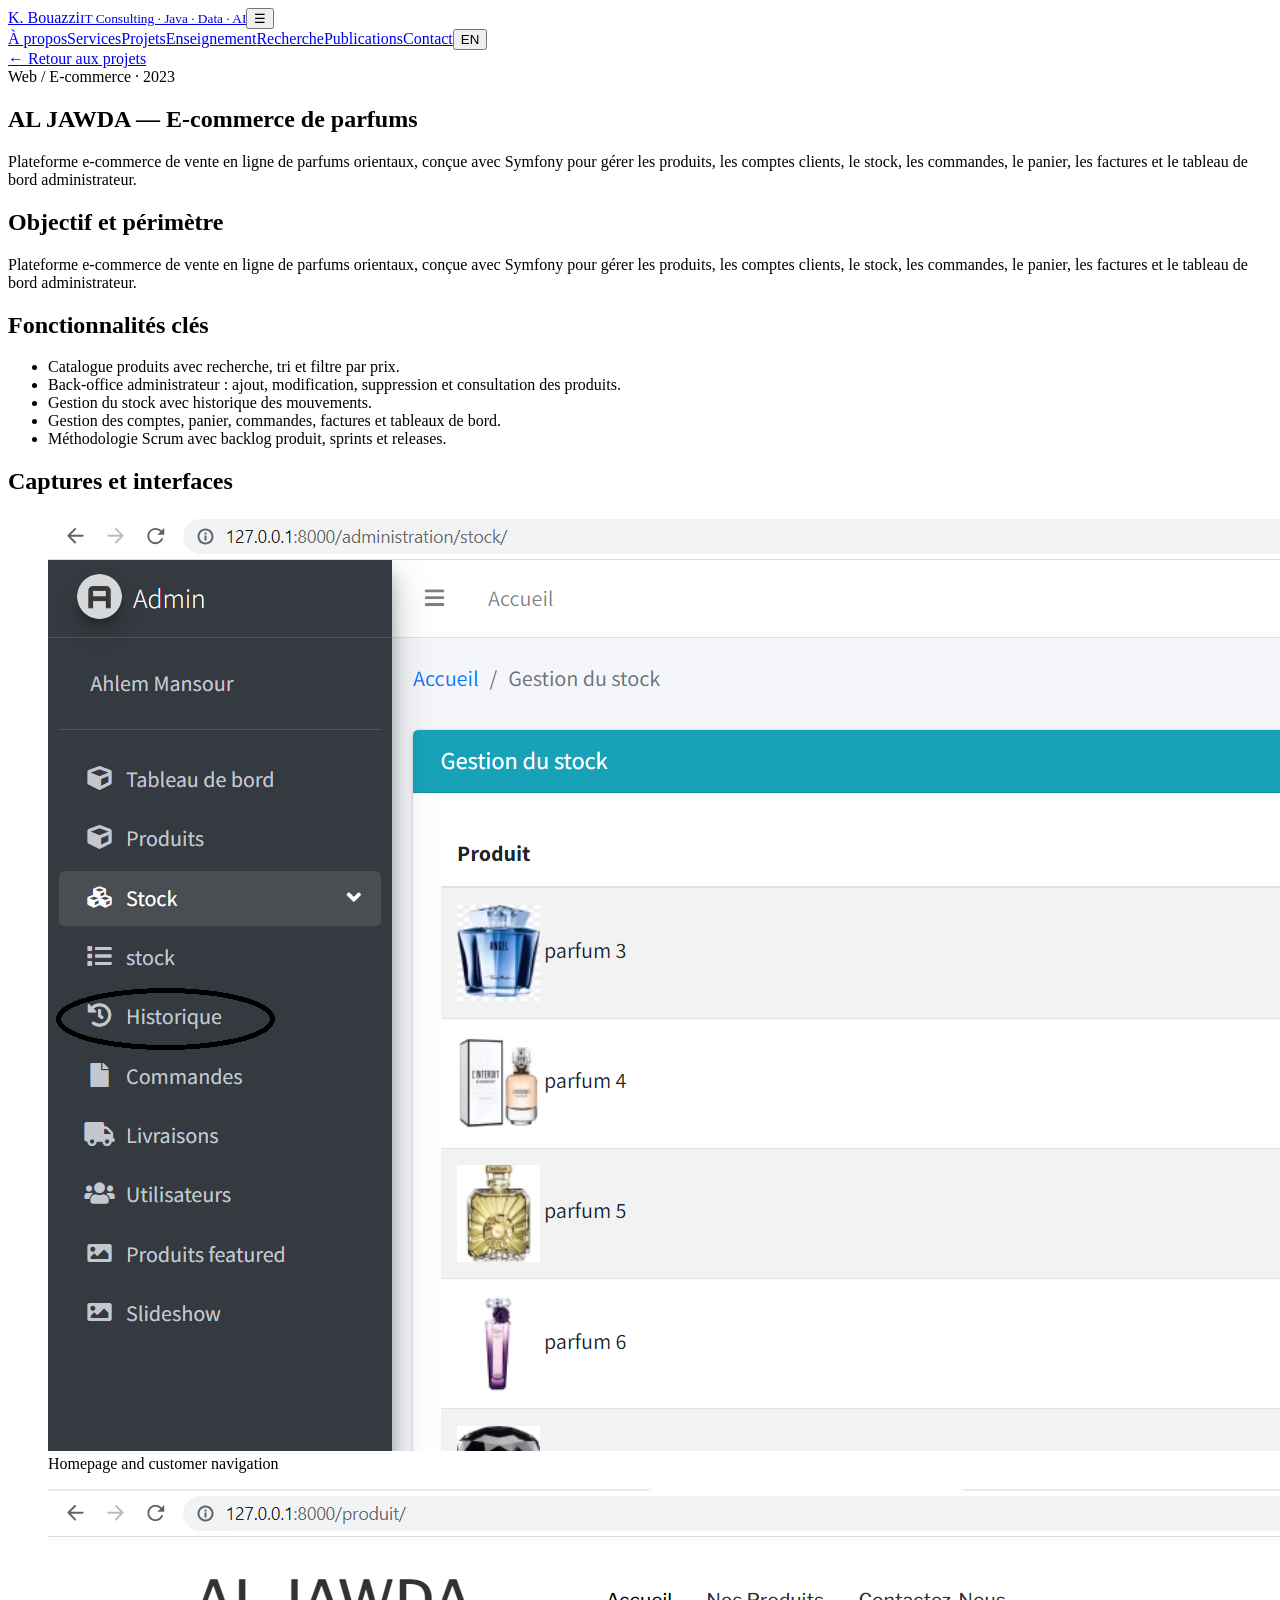
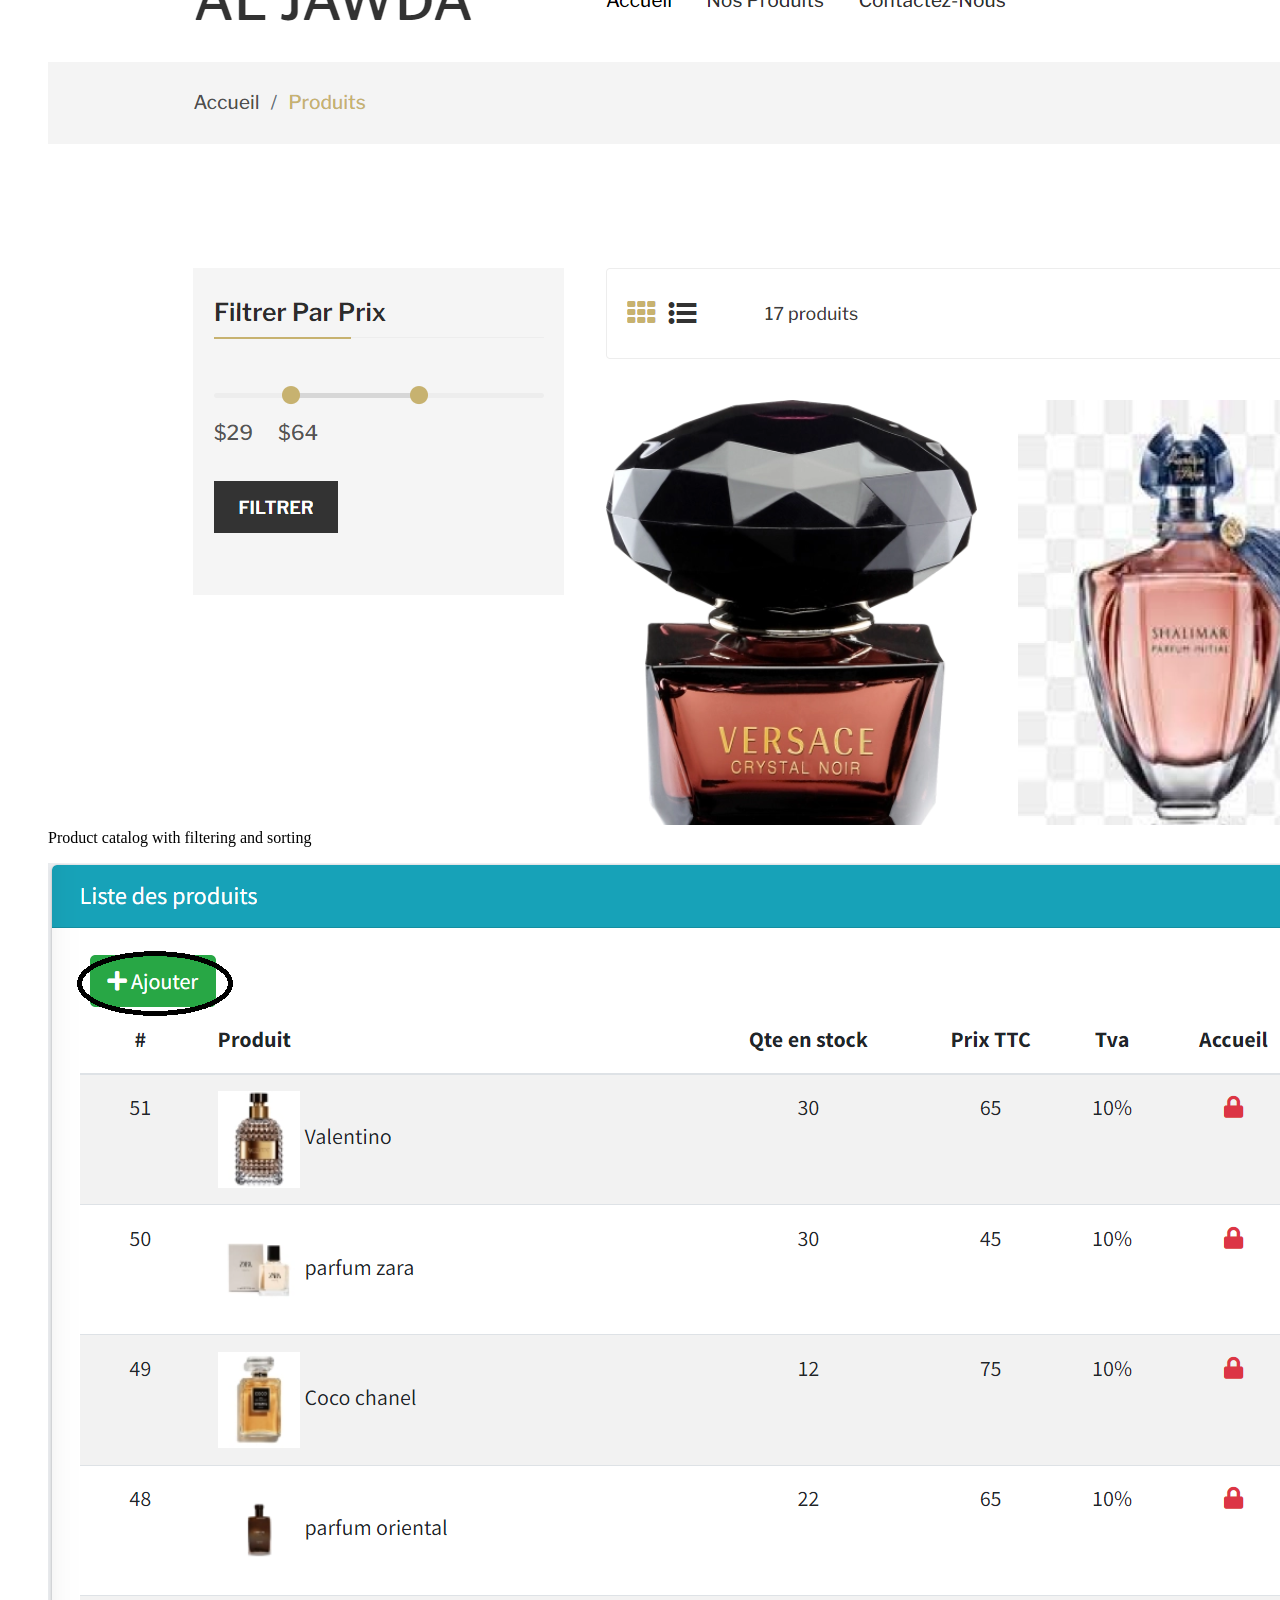
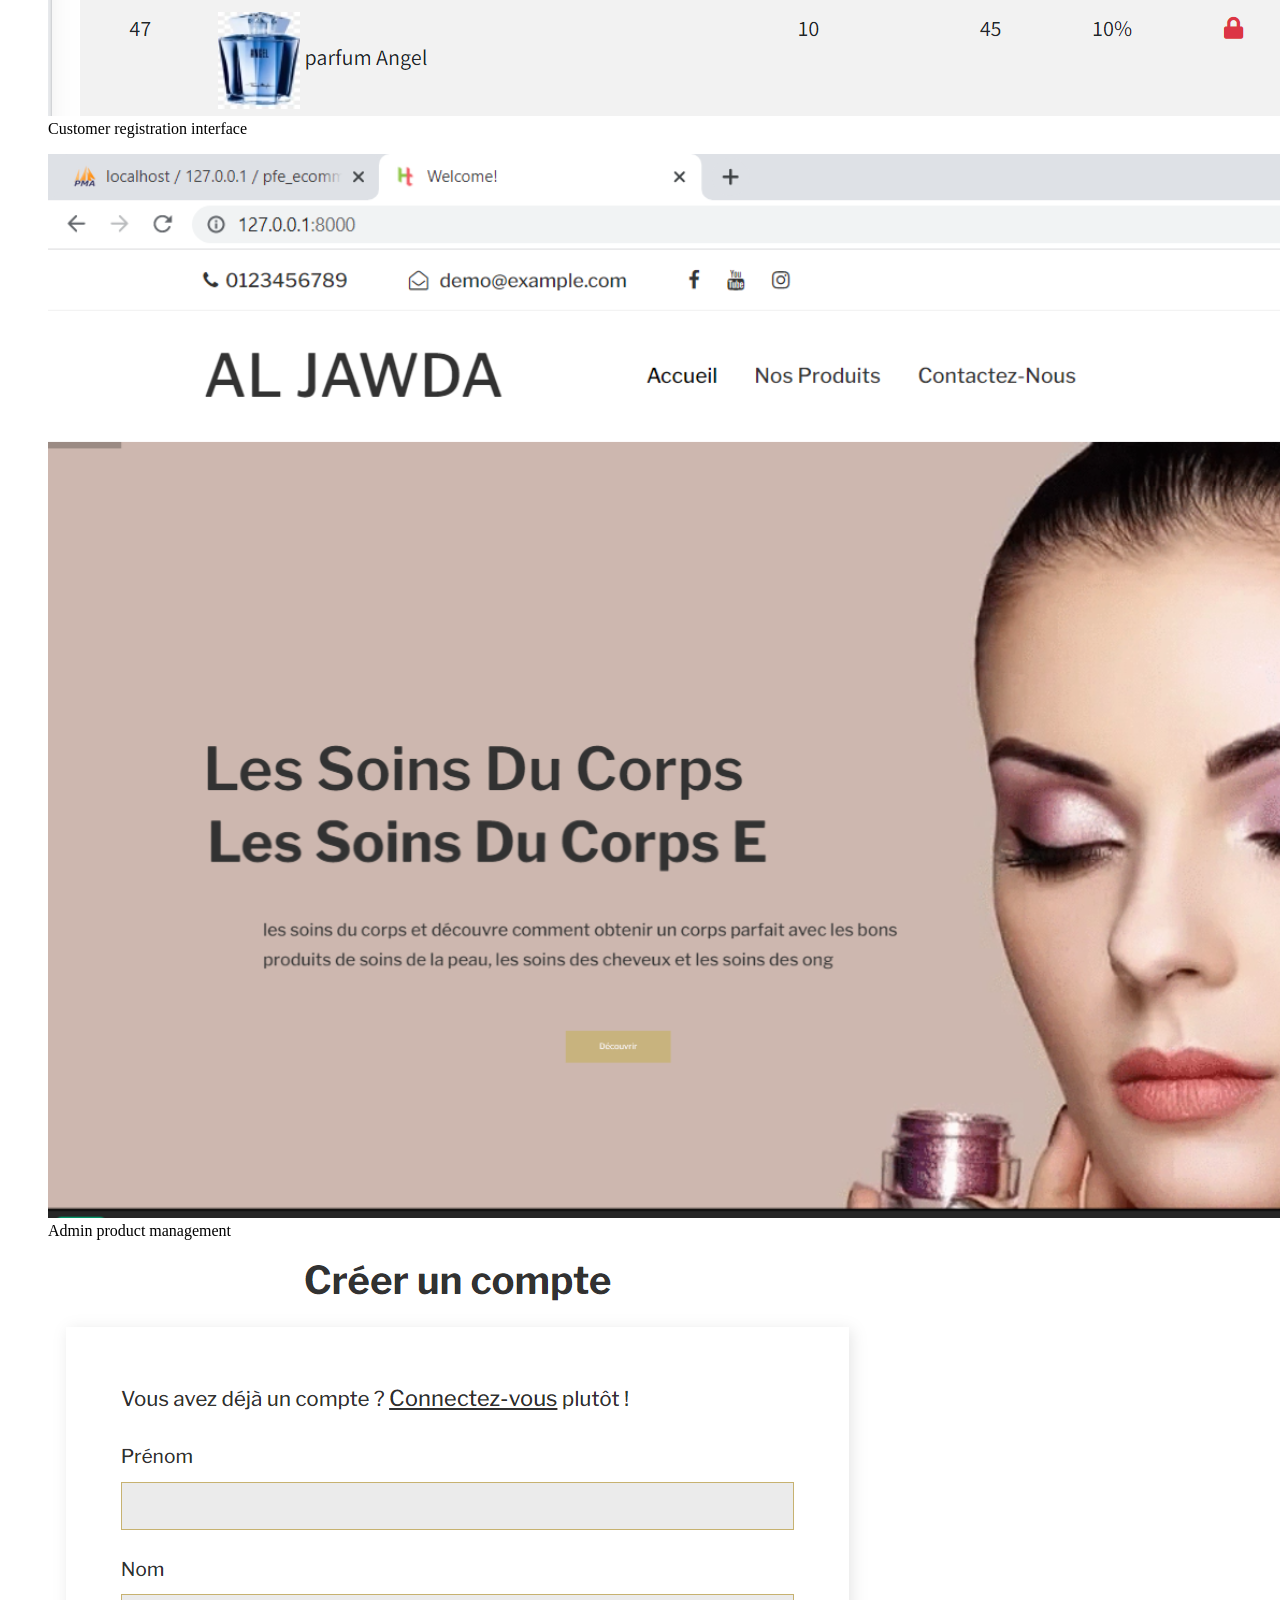
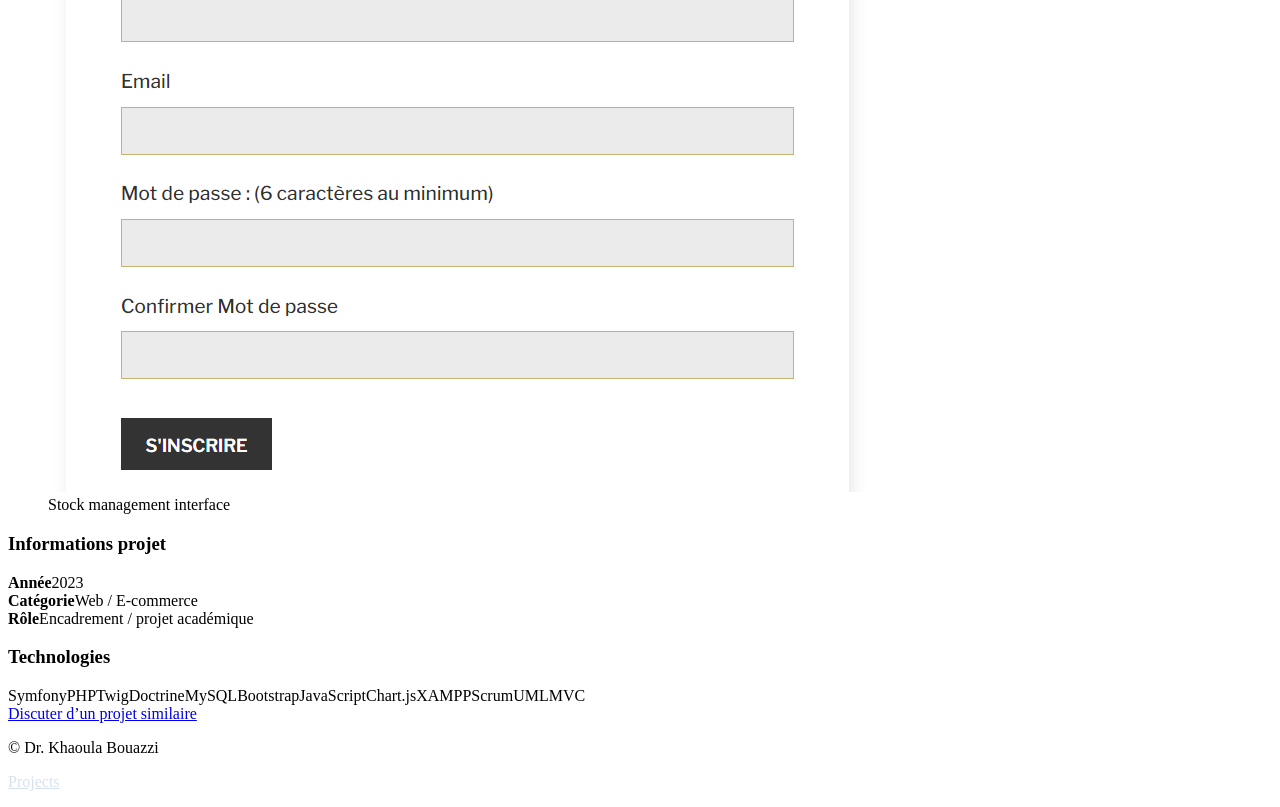
==== projects/al-jawda-ecommerce.html @ 9d02e47b "Update al-jawda-ecommerce.html" ====
<!DOCTYPE html><html lang="fr"><head><meta charset="UTF-8"><meta name="viewport" content="width=device-width, initial-scale=1.0"><title>AL JAWDA — E-commerce de parfums | Khaoula Bouazzi</title><link rel="stylesheet" href="../css/styles.css"></head><body><header class="site-header"><nav class="navbar container"><a href="../index.html#home" class="brand">K. Bouazzi<small>IT Consulting · Java · Data · AI</small></a><button class="menu-toggle" aria-label="Open menu">☰</button><div class="nav-links"><a href="../index.html#about" data-fr="À propos" data-en="About">À propos</a><a href="../index.html#services" data-fr="Services" data-en="Services">Services</a><a href="../index.html#projects" data-fr="Projets" data-en="Projects">Projets</a><a href="../index.html#teaching" data-fr="Enseignement" data-en="Teaching">Enseignement</a><a href="../index.html#research" data-fr="Recherche" data-en="Research">Recherche</a><a href="../index.html#publications" data-fr="Publications" data-en="Publications">Publications</a><a href="../index.html#contact" data-fr="Contact" data-en="Contact">Contact</a><button id="langToggle" class="lang-toggle" type="button">EN</button></div></nav></header>
<main><section class="project-hero"><div class="container"><div class="breadcrumb"><a href="../index.html#projects" data-fr="← Retour aux projets" data-en="← Back to projects">← Retour aux projets</a></div><span class="eyebrow">Web / E-commerce · 2023</span><h1 data-fr="AL JAWDA — E-commerce de parfums" data-en="AL JAWDA — Perfume e-commerce platform">AL JAWDA — E-commerce de parfums</h1><p data-fr="Plateforme e-commerce de vente en ligne de parfums orientaux, conçue avec Symfony pour gérer les produits, les comptes clients, le stock, les commandes, le panier, les factures et le tableau de bord administrateur." data-en="E-commerce platform for online perfume sales, built with Symfony to manage products, customer accounts, stock, orders, shopping cart, invoices and an admin dashboard.">Plateforme e-commerce de vente en ligne de parfums orientaux, conçue avec Symfony pour gérer les produits, les comptes clients, le stock, les commandes, le panier, les factures et le tableau de bord administrateur.</p></div></section>
<section class="section"><div class="container project-page-grid"><div><article class="project-panel"><h2 data-fr="Objectif et périmètre" data-en="Goal and scope">Objectif et périmètre</h2><p data-fr="Plateforme e-commerce de vente en ligne de parfums orientaux, conçue avec Symfony pour gérer les produits, les comptes clients, le stock, les commandes, le panier, les factures et le tableau de bord administrateur." data-en="E-commerce platform for online perfume sales, built with Symfony to manage products, customer accounts, stock, orders, shopping cart, invoices and an admin dashboard.">Plateforme e-commerce de vente en ligne de parfums orientaux, conçue avec Symfony pour gérer les produits, les comptes clients, le stock, les commandes, le panier, les factures et le tableau de bord administrateur.</p></article><article class="project-panel"><h2 data-fr="Fonctionnalités clés" data-en="Key features">Fonctionnalités clés</h2><ul data-fr="&lt;li&gt;Catalogue produits avec recherche, tri et filtre par prix.&lt;/li&gt;&lt;li&gt;Back-office administrateur : ajout, modification, suppression et consultation des produits.&lt;/li&gt;&lt;li&gt;Gestion du stock avec historique des mouvements.&lt;/li&gt;&lt;li&gt;Gestion des comptes, panier, commandes, factures et tableaux de bord.&lt;/li&gt;&lt;li&gt;Méthodologie Scrum avec backlog produit, sprints et releases.&lt;/li&gt;" data-en="&lt;li&gt;Product catalog with search, sorting and price filtering.&lt;/li&gt;&lt;li&gt;Admin back-office: add, update, delete and view products.&lt;/li&gt;&lt;li&gt;Stock management with movement history.&lt;/li&gt;&lt;li&gt;Account, cart, order, invoice and dashboard management.&lt;/li&gt;&lt;li&gt;Scrum methodology with product backlog, sprints and releases.&lt;/li&gt;"><li>Catalogue produits avec recherche, tri et filtre par prix.</li><li>Back-office administrateur : ajout, modification, suppression et consultation des produits.</li><li>Gestion du stock avec historique des mouvements.</li><li>Gestion des comptes, panier, commandes, factures et tableaux de bord.</li><li>Méthodologie Scrum avec backlog produit, sprints et releases.</li></ul></article><article class="project-panel"><h2 data-fr="Captures et interfaces" data-en="Screenshots and interfaces">Captures et interfaces</h2><div class="gallery"><figure><img src="../assets/img/projects/al-jawda/al-jawda-home.png" alt="Homepage and customer navigation"><figcaption>Homepage and customer navigation</figcaption></figure><figure><img src="../assets/img/projects/al-jawda/al-jawda-products.png" alt="Product catalog with filtering and sorting"><figcaption>Product catalog with filtering and sorting</figcaption></figure><figure><img src="../assets/img/projects/al-jawda/al-jawda-register.png" alt="Customer registration interface"><figcaption>Customer registration interface</figcaption></figure><figure><img src="../assets/img/projects/al-jawda/al-jawda-admin.png" alt="Admin product management"><figcaption>Admin product management</figcaption></figure><figure><img src="../assets/img/projects/al-jawda/al-jawda-stock.png" alt="Stock management interface"><figcaption>Stock management interface</figcaption></figure></div></article></div><aside class="project-meta"><article class="project-panel"><h3 data-fr="Informations projet" data-en="Project information">Informations projet</h3><div class="meta-list"><div><strong>Année</strong><span>2023</span></div><div><strong>Catégorie</strong><span>Web / E-commerce</span></div><div><strong data-fr="Rôle" data-en="Role">Rôle</strong><span data-fr="Encadrement / projet académique" data-en="Supervision / academic project">Encadrement / projet académique</span></div></div></article><article class="project-panel"><h3>Technologies</h3><div class="tech-stack"><span>Symfony</span><span>PHP</span><span>Twig</span><span>Doctrine</span><span>MySQL</span><span>Bootstrap</span><span>JavaScript</span><span>Chart.js</span><span>XAMPP</span><span>Scrum</span><span>UML</span><span>MVC</span></div></article><a class="btn primary" href="../index.html#contact" data-fr="Discuter d’un projet similaire" data-en="Discuss a similar project">Discuter d’un projet similaire</a></aside></div></section></main><footer class="footer"><div class="container"><p>© <span id="year"></span> Dr. Khaoula Bouazzi</p><p><a style="color:#d7e2ef" href="../index.html#projects">Projects</a></p></div></footer><script src="../assets/js/script.js"></script></body></html>
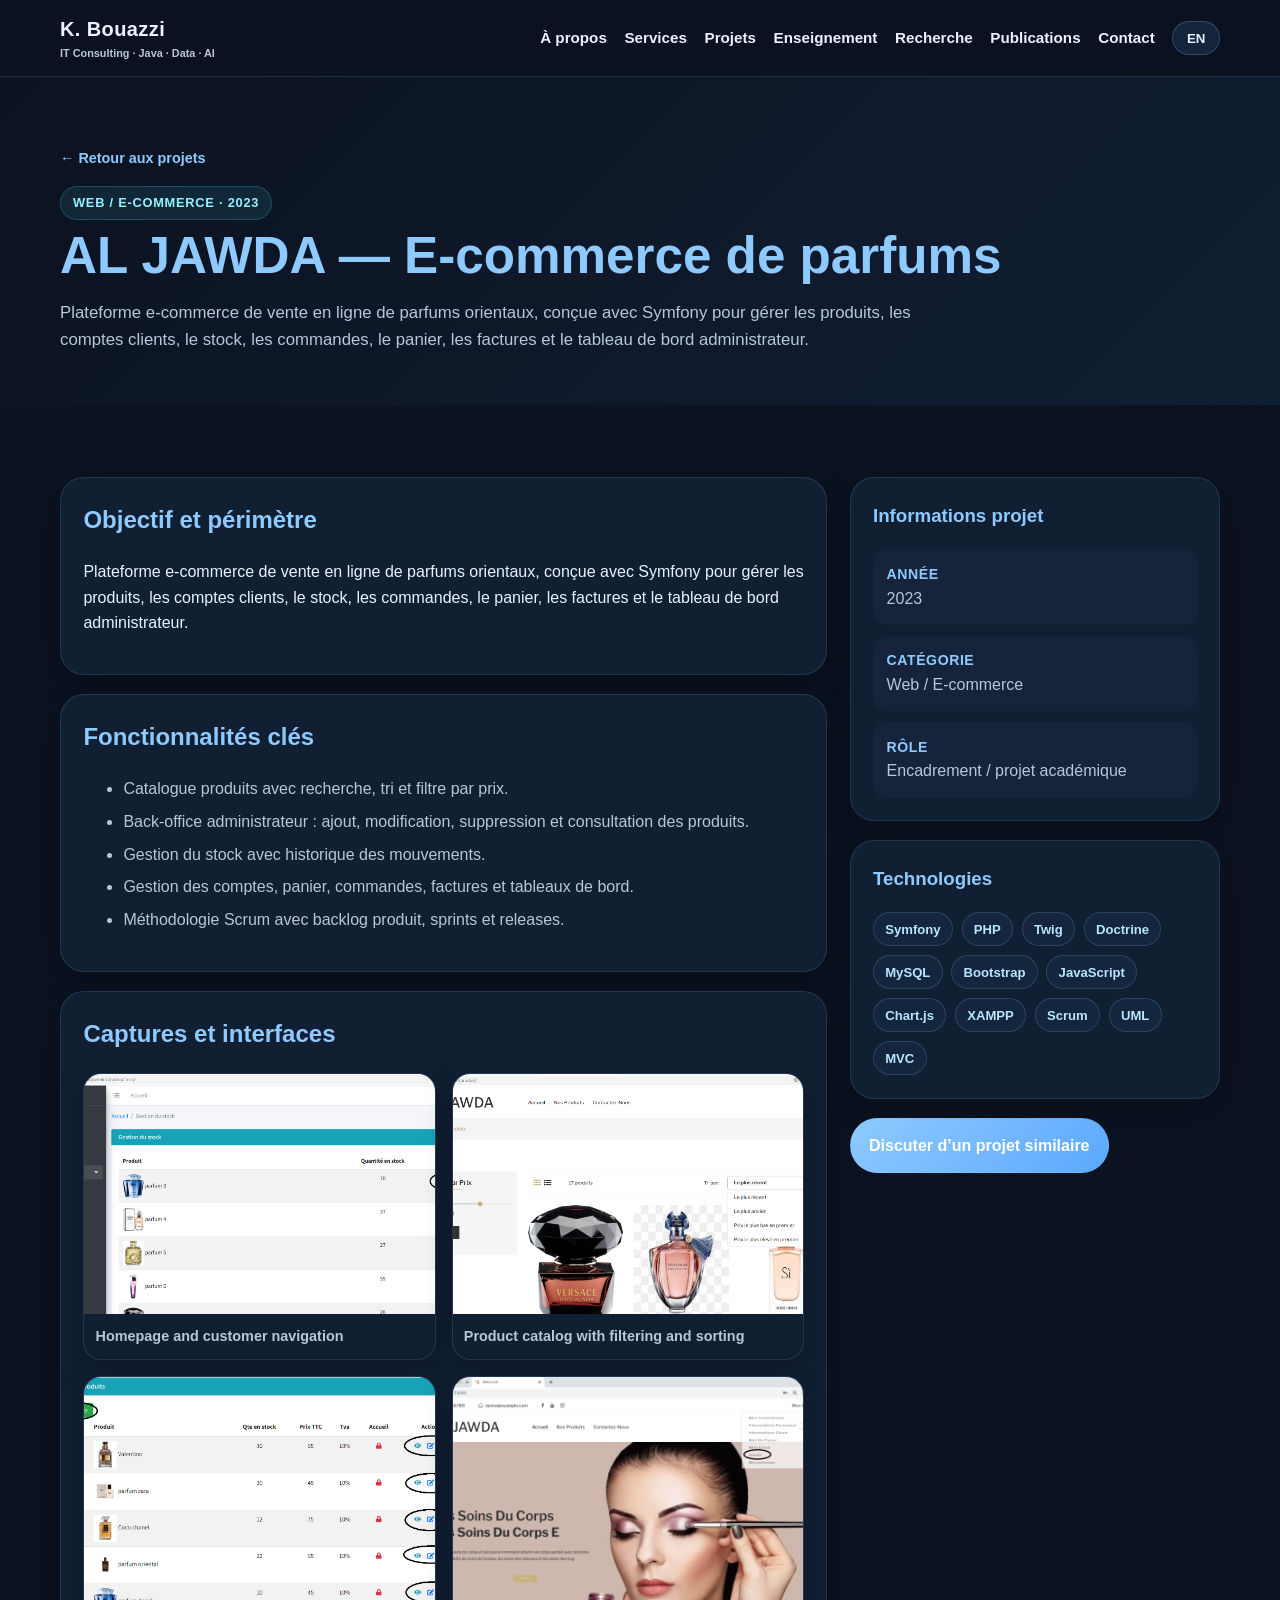
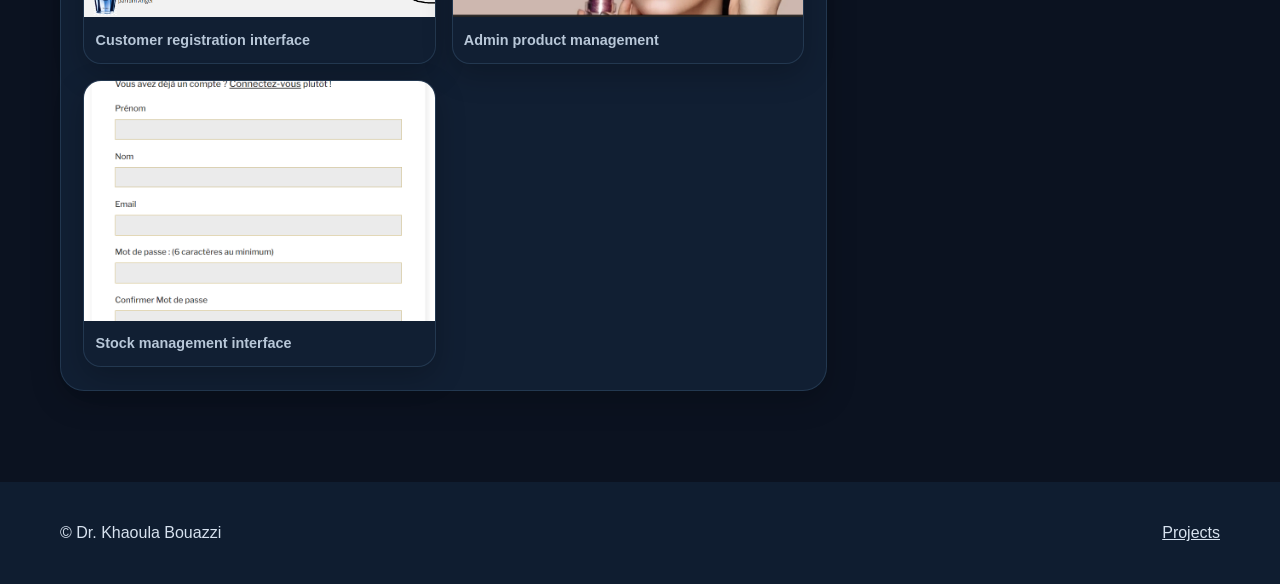
==== commit 80cd64bf: "Update al-jawda-ecommerce.html" ====
--- a/projects/al-jawda-ecommerce.html
+++ b/projects/al-jawda-ecommerce.html
@@ -1,3 +1,3 @@
-<!DOCTYPE html><html lang="fr"><head><meta charset="UTF-8"><meta name="viewport" content="width=device-width, initial-scale=1.0"><title>AL JAWDA — E-commerce de parfums | Khaoula Bouazzi</title><link rel="stylesheet" href="../css/styles.css"></head><body><header class="site-header"><nav class="navbar container"><a href="../index.html#home" class="brand">K. Bouazzi<small>IT Consulting · Java · Data · AI</small></a><button class="menu-toggle" aria-label="Open menu">☰</button><div class="nav-links"><a href="../index.html#about" data-fr="À propos" data-en="About">À propos</a><a href="../index.html#services" data-fr="Services" data-en="Services">Services</a><a href="../index.html#projects" data-fr="Projets" data-en="Projects">Projets</a><a href="../index.html#teaching" data-fr="Enseignement" data-en="Teaching">Enseignement</a><a href="../index.html#research" data-fr="Recherche" data-en="Research">Recherche</a><a href="../index.html#publications" data-fr="Publications" data-en="Publications">Publications</a><a href="../index.html#contact" data-fr="Contact" data-en="Contact">Contact</a><button id="langToggle" class="lang-toggle" type="button">EN</button></div></nav></header>
+<!DOCTYPE html><html lang="fr"><head><meta charset="UTF-8"><meta name="viewport" content="width=device-width, initial-scale=1.0"><title>AL JAWDA — E-commerce de parfums | Khaoula Bouazzi</title><link rel="stylesheet" href="styles.css"></head><body><header class="site-header"><nav class="navbar container"><a href="../index.html#home" class="brand">K. Bouazzi<small>IT Consulting · Java · Data · AI</small></a><button class="menu-toggle" aria-label="Open menu">☰</button><div class="nav-links"><a href="../index.html#about" data-fr="À propos" data-en="About">À propos</a><a href="../index.html#services" data-fr="Services" data-en="Services">Services</a><a href="../index.html#projects" data-fr="Projets" data-en="Projects">Projets</a><a href="../index.html#teaching" data-fr="Enseignement" data-en="Teaching">Enseignement</a><a href="../index.html#research" data-fr="Recherche" data-en="Research">Recherche</a><a href="../index.html#publications" data-fr="Publications" data-en="Publications">Publications</a><a href="../index.html#contact" data-fr="Contact" data-en="Contact">Contact</a><button id="langToggle" class="lang-toggle" type="button">EN</button></div></nav></header>
 <main><section class="project-hero"><div class="container"><div class="breadcrumb"><a href="../index.html#projects" data-fr="← Retour aux projets" data-en="← Back to projects">← Retour aux projets</a></div><span class="eyebrow">Web / E-commerce · 2023</span><h1 data-fr="AL JAWDA — E-commerce de parfums" data-en="AL JAWDA — Perfume e-commerce platform">AL JAWDA — E-commerce de parfums</h1><p data-fr="Plateforme e-commerce de vente en ligne de parfums orientaux, conçue avec Symfony pour gérer les produits, les comptes clients, le stock, les commandes, le panier, les factures et le tableau de bord administrateur." data-en="E-commerce platform for online perfume sales, built with Symfony to manage products, customer accounts, stock, orders, shopping cart, invoices and an admin dashboard.">Plateforme e-commerce de vente en ligne de parfums orientaux, conçue avec Symfony pour gérer les produits, les comptes clients, le stock, les commandes, le panier, les factures et le tableau de bord administrateur.</p></div></section>
 <section class="section"><div class="container project-page-grid"><div><article class="project-panel"><h2 data-fr="Objectif et périmètre" data-en="Goal and scope">Objectif et périmètre</h2><p data-fr="Plateforme e-commerce de vente en ligne de parfums orientaux, conçue avec Symfony pour gérer les produits, les comptes clients, le stock, les commandes, le panier, les factures et le tableau de bord administrateur." data-en="E-commerce platform for online perfume sales, built with Symfony to manage products, customer accounts, stock, orders, shopping cart, invoices and an admin dashboard.">Plateforme e-commerce de vente en ligne de parfums orientaux, conçue avec Symfony pour gérer les produits, les comptes clients, le stock, les commandes, le panier, les factures et le tableau de bord administrateur.</p></article><article class="project-panel"><h2 data-fr="Fonctionnalités clés" data-en="Key features">Fonctionnalités clés</h2><ul data-fr="&lt;li&gt;Catalogue produits avec recherche, tri et filtre par prix.&lt;/li&gt;&lt;li&gt;Back-office administrateur : ajout, modification, suppression et consultation des produits.&lt;/li&gt;&lt;li&gt;Gestion du stock avec historique des mouvements.&lt;/li&gt;&lt;li&gt;Gestion des comptes, panier, commandes, factures et tableaux de bord.&lt;/li&gt;&lt;li&gt;Méthodologie Scrum avec backlog produit, sprints et releases.&lt;/li&gt;" data-en="&lt;li&gt;Product catalog with search, sorting and price filtering.&lt;/li&gt;&lt;li&gt;Admin back-office: add, update, delete and view products.&lt;/li&gt;&lt;li&gt;Stock management with movement history.&lt;/li&gt;&lt;li&gt;Account, cart, order, invoice and dashboard management.&lt;/li&gt;&lt;li&gt;Scrum methodology with product backlog, sprints and releases.&lt;/li&gt;"><li>Catalogue produits avec recherche, tri et filtre par prix.</li><li>Back-office administrateur : ajout, modification, suppression et consultation des produits.</li><li>Gestion du stock avec historique des mouvements.</li><li>Gestion des comptes, panier, commandes, factures et tableaux de bord.</li><li>Méthodologie Scrum avec backlog produit, sprints et releases.</li></ul></article><article class="project-panel"><h2 data-fr="Captures et interfaces" data-en="Screenshots and interfaces">Captures et interfaces</h2><div class="gallery"><figure><img src="../assets/img/projects/al-jawda/al-jawda-home.png" alt="Homepage and customer navigation"><figcaption>Homepage and customer navigation</figcaption></figure><figure><img src="../assets/img/projects/al-jawda/al-jawda-products.png" alt="Product catalog with filtering and sorting"><figcaption>Product catalog with filtering and sorting</figcaption></figure><figure><img src="../assets/img/projects/al-jawda/al-jawda-register.png" alt="Customer registration interface"><figcaption>Customer registration interface</figcaption></figure><figure><img src="../assets/img/projects/al-jawda/al-jawda-admin.png" alt="Admin product management"><figcaption>Admin product management</figcaption></figure><figure><img src="../assets/img/projects/al-jawda/al-jawda-stock.png" alt="Stock management interface"><figcaption>Stock management interface</figcaption></figure></div></article></div><aside class="project-meta"><article class="project-panel"><h3 data-fr="Informations projet" data-en="Project information">Informations projet</h3><div class="meta-list"><div><strong>Année</strong><span>2023</span></div><div><strong>Catégorie</strong><span>Web / E-commerce</span></div><div><strong data-fr="Rôle" data-en="Role">Rôle</strong><span data-fr="Encadrement / projet académique" data-en="Supervision / academic project">Encadrement / projet académique</span></div></div></article><article class="project-panel"><h3>Technologies</h3><div class="tech-stack"><span>Symfony</span><span>PHP</span><span>Twig</span><span>Doctrine</span><span>MySQL</span><span>Bootstrap</span><span>JavaScript</span><span>Chart.js</span><span>XAMPP</span><span>Scrum</span><span>UML</span><span>MVC</span></div></article><a class="btn primary" href="../index.html#contact" data-fr="Discuter d’un projet similaire" data-en="Discuss a similar project">Discuter d’un projet similaire</a></aside></div></section></main><footer class="footer"><div class="container"><p>© <span id="year"></span> Dr. Khaoula Bouazzi</p><p><a style="color:#d7e2ef" href="../index.html#projects">Projects</a></p></div></footer><script src="../assets/js/script.js"></script></body></html>
--- a/projects/styles.css
+++ b/projects/styles.css
@@ -0,0 +1,58 @@
+
+:root{
+  --primary:#1f4e79;
+  --secondary:#2e75b6;
+  --accent:#0b7285;
+  --gold:#c9ad5d;
+  --ink:#142033;
+  --muted:#5d6b7a;
+  --soft:#eef6fb;
+  --soft2:#f7f9fc;
+  --white:#fff;
+  --shadow:0 18px 45px rgba(31,78,121,.12);
+  --radius:24px;
+}
+*{box-sizing:border-box}html{scroll-behavior:smooth}body{margin:0;font-family:Inter,Segoe UI,Roboto,Arial,sans-serif;color:var(--ink);background:var(--white);line-height:1.6}.container{width:min(1160px,92%);margin:auto}.site-header{position:sticky;top:0;z-index:50;background:rgba(255,255,255,.94);backdrop-filter:blur(14px);border-bottom:1px solid rgba(31,78,121,.1)}.navbar{height:76px;display:flex;align-items:center;justify-content:space-between;gap:1rem}.brand{font-size:1.25rem;font-weight:800;color:var(--primary);text-decoration:none;letter-spacing:.02em}.brand small{display:block;font-size:.68rem;color:var(--muted);font-weight:600;letter-spacing:0}.nav-links{display:flex;align-items:center;gap:1.1rem}.nav-links a{font-weight:700;color:#29384a;text-decoration:none;font-size:.95rem}.nav-links a:hover{color:var(--primary)}.lang-toggle,.menu-toggle{border:1px solid rgba(31,78,121,.2);background:var(--soft);color:var(--primary);border-radius:999px;padding:.55rem .85rem;font-weight:800;cursor:pointer}.menu-toggle{display:none}.hero{padding:80px 0 55px;background:radial-gradient(circle at top right,#eaf6fb,transparent 38%),linear-gradient(135deg,#ffffff,#f6fbff)}.hero-grid{display:grid;grid-template-columns:1.35fr .75fr;gap:2rem;align-items:center}.eyebrow,.section-tag{display:inline-flex;align-items:center;gap:.5rem;background:rgba(11,114,133,.09);color:var(--accent);font-weight:800;border:1px solid rgba(11,114,133,.15);padding:.35rem .75rem;border-radius:999px;font-size:.8rem;text-transform:uppercase;letter-spacing:.06em}.hero h1{font-size:clamp(2.35rem,5vw,4.8rem);line-height:1;margin:1rem 0 .6rem;color:var(--primary)}.hero h2{font-size:clamp(1.05rem,2.2vw,1.55rem);color:#25384f;margin:0 0 1rem}.hero p{font-size:1.08rem;color:var(--muted);max-width:820px}.hero-actions,.contact-actions{display:flex;flex-wrap:wrap;gap:.8rem;margin-top:1.5rem}.btn{display:inline-flex;align-items:center;justify-content:center;gap:.55rem;border-radius:999px;padding:.85rem 1.15rem;text-decoration:none;font-weight:800;border:1px solid transparent;transition:.2s ease}.btn.primary{background:linear-gradient(135deg,var(--primary),var(--secondary));color:white}.btn.secondary{background:white;color:var(--primary);border-color:rgba(31,78,121,.22)}.btn.ghost{background:rgba(201,173,93,.12);color:#8b6b16;border-color:rgba(201,173,93,.35)}.btn:hover{transform:translateY(-2px);box-shadow:var(--shadow)}.hero-card{background:white;border:1px solid rgba(31,78,121,.12);border-radius:var(--radius);padding:1.5rem;box-shadow:var(--shadow)}.profile-circle{width:94px;height:94px;border-radius:50%;display:grid;place-items:center;background:linear-gradient(135deg,var(--primary),var(--accent));color:white;font-size:2rem;font-weight:900;margin-bottom:1rem}.stats{display:grid;grid-template-columns:repeat(3,1fr);gap:.8rem;margin-top:1.2rem}.stats div{background:var(--soft2);border-radius:18px;padding:.85rem;text-align:center}.stats strong{display:block;color:var(--primary);font-size:1.25rem}.stats span{font-size:.8rem;color:var(--muted);font-weight:700}.section{padding:72px 0}.section.light{background:var(--soft2)}.section-header{max-width:860px;margin-bottom:2rem}.section-header h2,.two-col h2{font-size:clamp(1.65rem,3vw,2.55rem);line-height:1.15;margin:.85rem 0 .7rem;color:var(--primary)}.section-header p{color:var(--muted);font-size:1.02rem}.two-col{display:grid;grid-template-columns:.8fr 1.2fr;gap:2rem;align-items:start}.chips,.tech-stack{display:flex;flex-wrap:wrap;gap:.55rem}.chips span,.tech-stack span,.mini-tag{display:inline-flex;background:#eaf3f8;color:var(--primary);border:1px solid rgba(31,78,121,.15);border-radius:999px;padding:.35rem .7rem;font-weight:800;font-size:.82rem}.services-grid,.projects-grid,.research-grid{display:grid;grid-template-columns:repeat(3,minmax(0,1fr));gap:1.15rem}.service-card,.project-card,.research-card,.supervision-card,.info-card{background:white;border:1px solid rgba(31,78,121,.12);border-radius:22px;padding:1.25rem;box-shadow:0 10px 30px rgba(31,78,121,.08)}.service-card h3,.project-card h3,.research-card h3,.supervision-card h3{color:var(--primary);margin:.25rem 0 .55rem}.service-card p,.project-card p,.research-card p,.supervision-card p{color:var(--muted)}.project-card{padding:0;overflow:hidden;display:flex;flex-direction:column}.project-card img{width:100%;height:190px;object-fit:cover;background:#eaf3f8}.project-body{padding:1.1rem}.project-category{font-size:.76rem;font-weight:900;color:var(--accent);text-transform:uppercase;letter-spacing:.06em}.project-body ul{padding-left:1.1rem;margin:.65rem 0;color:var(--muted)}.project-link{display:inline-flex;margin-top:.8rem;color:var(--primary);font-weight:900;text-decoration:none}.project-link:hover{text-decoration:underline}.timeline{display:grid;gap:.9rem}.timeline div{border-left:4px solid var(--secondary);padding:.8rem 1rem;background:white;border-radius:12px;box-shadow:0 8px 20px rgba(31,78,121,.06)}.timeline strong{color:var(--primary);display:block}.accordion-list{display:grid;gap:.8rem}.accordion-list details{background:white;border:1px solid rgba(31,78,121,.14);border-radius:18px;padding:1rem 1.1rem;box-shadow:0 8px 22px rgba(31,78,121,.06)}.accordion-list summary{cursor:pointer;color:var(--primary);font-weight:900}.accordion-list li{margin:.35rem 0;color:var(--muted)}.publication-list{display:grid;gap:.85rem}.publication-list article{display:grid;grid-template-columns:82px 1fr;gap:1rem;background:white;border:1px solid rgba(31,78,121,.12);border-radius:18px;padding:1rem;box-shadow:0 8px 22px rgba(31,78,121,.06)}.publication-list span{font-weight:900;color:var(--gold);font-size:1.05rem}.publication-list p{margin:0;color:#26384e}.publication-list a{color:var(--primary);font-weight:800}.contact-section{background:linear-gradient(135deg,#12263f,#1f4e79);color:white}.contact-card{background:rgba(255,255,255,.08);border:1px solid rgba(255,255,255,.18);border-radius:var(--radius);padding:2rem}.contact-card h2{font-size:2.2rem;margin:.7rem 0}.contact-card p{color:#e7eef8}.footer{padding:1.4rem 0;background:#0f1d30;color:#d7e2ef}.footer .container{display:flex;justify-content:space-between;gap:1rem;flex-wrap:wrap}.project-hero{padding:70px 0 35px;background:linear-gradient(135deg,#f4fbff,#fff)}.breadcrumb{font-size:.9rem;color:var(--muted);margin-bottom:1rem}.breadcrumb a{color:var(--primary);font-weight:800;text-decoration:none}.project-hero h1{font-size:clamp(2rem,4vw,3.7rem);line-height:1.08;color:var(--primary);margin:.5rem 0}.project-hero p{font-size:1.05rem;color:var(--muted);max-width:900px}.project-page-grid{display:grid;grid-template-columns:1.45fr .7fr;gap:1.4rem;align-items:start}.project-panel{background:white;border:1px solid rgba(31,78,121,.12);border-radius:24px;padding:1.4rem;box-shadow:var(--shadow);margin-bottom:1.2rem}.project-panel h2,.project-panel h3{color:var(--primary);margin-top:0}.project-panel li{margin:.45rem 0;color:var(--muted)}.gallery{display:grid;grid-template-columns:repeat(2,minmax(0,1fr));gap:1rem}.gallery figure{margin:0;background:white;border:1px solid rgba(31,78,121,.12);border-radius:18px;overflow:hidden;box-shadow:0 10px 24px rgba(31,78,121,.08)}.gallery img{width:100%;height:240px;object-fit:cover;display:block}.gallery figcaption{padding:.7rem;font-size:.9rem;color:var(--muted);font-weight:700}.project-meta{position:sticky;top:95px}.meta-list{display:grid;gap:.7rem}.meta-list div{background:var(--soft2);border-radius:14px;padding:.85rem}.meta-list strong{display:block;color:var(--primary);font-size:.88rem;text-transform:uppercase;letter-spacing:.04em}.meta-list span{color:var(--muted)}.placeholder{height:220px;display:grid;place-items:center;background:linear-gradient(135deg,#eaf3f8,#fff);border:1px dashed rgba(31,78,121,.4);border-radius:16px;text-align:center;padding:1rem;color:var(--muted);font-weight:800}.notice{background:#fff7df;border:1px solid #ead59a;color:#6a4d00;border-radius:16px;padding:1rem}.cta-strip{display:flex;gap:.7rem;flex-wrap:wrap;margin-top:1rem}@media(max-width:980px){.hero-grid,.two-col,.project-page-grid{grid-template-columns:1fr}.services-grid,.projects-grid,.research-grid{grid-template-columns:repeat(2,minmax(0,1fr))}.project-meta{position:static}.gallery{grid-template-columns:1fr}.menu-toggle{display:inline-flex}.nav-links{display:none;position:absolute;left:4%;right:4%;top:76px;background:white;border:1px solid rgba(31,78,121,.14);border-radius:18px;padding:1rem;box-shadow:var(--shadow);flex-direction:column;align-items:flex-start}.nav-links.open{display:flex}}@media(max-width:640px){.services-grid,.projects-grid,.research-grid,.stats{grid-template-columns:1fr}.publication-list article{grid-template-columns:1fr}.hero-actions .btn,.contact-actions .btn{width:100%}.footer .container{display:block}.navbar{height:70px}.nav-links{top:70px}}
+
+
+/* === Extended teaching / research collaboration section === */
+.split-card{display:grid;gap:1.4rem}.teaching-kpis{display:grid;grid-template-columns:repeat(5,minmax(0,1fr));gap:.85rem;margin:1rem 0 1.2rem}.teaching-kpis article{background:linear-gradient(135deg,#ffffff,#f3f9fd);border:1px solid rgba(31,78,121,.12);border-radius:18px;padding:1rem;text-align:center;box-shadow:0 8px 22px rgba(31,78,121,.06)}.teaching-kpis strong{display:block;color:var(--primary);font-size:1.7rem;line-height:1}.teaching-kpis span{color:var(--muted);font-size:.84rem;font-weight:800}.course-domain-grid{display:grid;grid-template-columns:repeat(3,minmax(0,1fr));gap:1rem;margin:1rem 0 1.4rem}.course-domain-grid article{background:#fff;border:1px solid rgba(31,78,121,.12);border-radius:18px;padding:1rem;box-shadow:0 8px 22px rgba(31,78,121,.06)}.course-domain-grid h3{margin:.1rem 0 .35rem;color:var(--primary);font-size:1rem}.course-domain-grid p{margin:0;color:var(--muted);font-weight:650}.details-body{padding-top:.8rem}.teaching-details ul{margin:.4rem 0 0;padding-left:1.2rem}.teaching-details li{margin:.45rem 0}.research-collab-grid{display:grid;grid-template-columns:repeat(2,minmax(0,1fr));gap:1rem;margin-top:.5rem}.research-collab-grid article{background:var(--soft2);border:1px solid rgba(31,78,121,.10);border-radius:16px;padding:1rem}.research-collab-grid h4{margin:0 0 .45rem;color:var(--primary)}
+@media(max-width:980px){.teaching-kpis{grid-template-columns:repeat(2,minmax(0,1fr))}.course-domain-grid,.research-collab-grid{grid-template-columns:1fr}}@media(max-width:640px){.teaching-kpis{grid-template-columns:1fr}}
+
+
+/* === Dark background update + requested summary table === */
+:root{
+  --primary:#8ecaff;
+  --secondary:#5ca8ff;
+  --accent:#44d3e6;
+  --gold:#f2d47a;
+  --ink:#eaf2ff;
+  --muted:#b8c7d8;
+  --soft:#15243a;
+  --soft2:#101b2c;
+  --white:#0b1220;
+  --shadow:0 18px 45px rgba(0,0,0,.36);
+}
+body{background:#0b1220;color:var(--ink)}
+.site-header{background:rgba(11,18,32,.94);border-bottom:1px solid rgba(142,202,255,.16)}
+.brand,.nav-links a{color:#eaf2ff}.brand small{color:#b8c7d8}.nav-links a:hover{color:var(--primary)}
+.lang-toggle,.menu-toggle{background:#14243a;color:#eaf2ff;border-color:rgba(142,202,255,.24)}
+.hero{background:radial-gradient(circle at top right,rgba(68,211,230,.18),transparent 36%),linear-gradient(135deg,#0b1220,#111f33)}
+.hero h1,.hero h2,.section-header h2,.two-col h2,.service-card h3,.project-card h3,.research-card h3,.supervision-card h3,.accordion-list summary,.research-collab-grid h4,.project-link{color:var(--primary)}
+.hero p,.section-header p,.service-card p,.project-card p,.research-card p,.supervision-card p,.accordion-list li,.course-domain-grid p,.publication-list p,.project-hero p,.project-panel li,.meta-list span{color:var(--muted)}
+.section.light{background:#101b2c}
+.service-card,.project-card,.research-card,.supervision-card,.info-card,.hero-card,.accordion-list details,.publication-list article,.course-domain-grid article,.timeline div,.project-panel,.gallery figure{background:#111f33;border-color:rgba(142,202,255,.14);box-shadow:0 10px 30px rgba(0,0,0,.22)}
+.stats div,.meta-list div,.research-collab-grid article{background:#15243a}
+.btn.secondary{background:#14243a;color:#eaf2ff;border-color:rgba(142,202,255,.22)}
+.btn.ghost{background:rgba(242,212,122,.12);color:#f2d47a;border-color:rgba(242,212,122,.3)}
+.chips span,.tech-stack span,.mini-tag{background:#13263d;color:#b9e5ff;border-color:rgba(142,202,255,.18)}
+.eyebrow,.section-tag{background:rgba(68,211,230,.10);color:#92f0ff;border-color:rgba(68,211,230,.22)}
+.project-card img{background:#15243a}.project-hero{background:linear-gradient(135deg,#0b1220,#111f33)}
+.breadcrumb,.gallery figcaption,.placeholder{color:var(--muted)}.placeholder{background:linear-gradient(135deg,#111f33,#0b1220);border-color:rgba(142,202,255,.32)}
+@media(max-width:980px){.nav-links{background:#111f33;border-color:rgba(142,202,255,.18)}}
+.summary-table-wrap{overflow-x:auto;background:#111f33;border:1px solid rgba(142,202,255,.14);border-radius:22px;box-shadow:0 10px 30px rgba(0,0,0,.22)}
+.summary-table{width:100%;border-collapse:collapse;min-width:820px}
+.summary-table th,.summary-table td{padding:1rem;text-align:left;vertical-align:top;border-bottom:1px solid rgba(142,202,255,.12)}
+.summary-table th{color:var(--primary);font-size:.9rem;text-transform:uppercase;letter-spacing:.04em;background:#15243a}
+.summary-table td{color:var(--muted);font-weight:650}.summary-table td strong{color:#eaf2ff}
+.summary-table tr:last-child td{border-bottom:0}
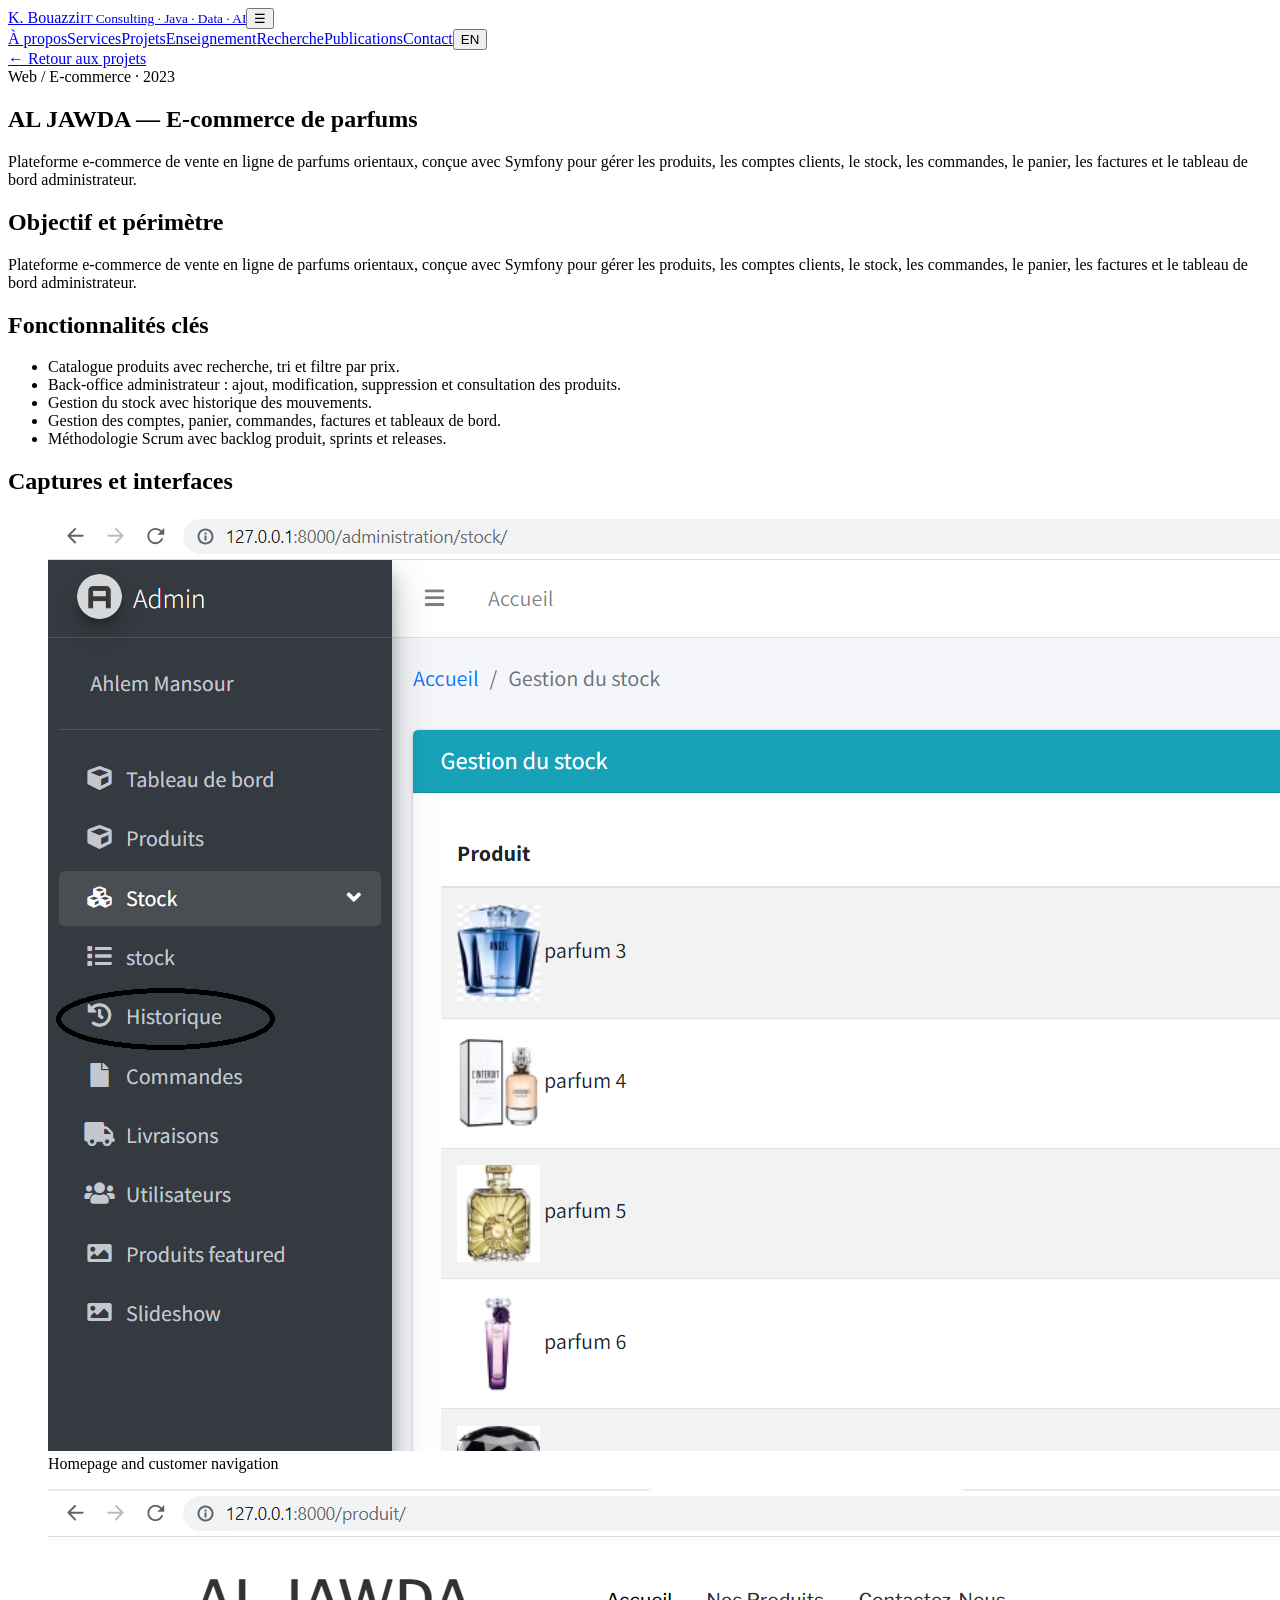
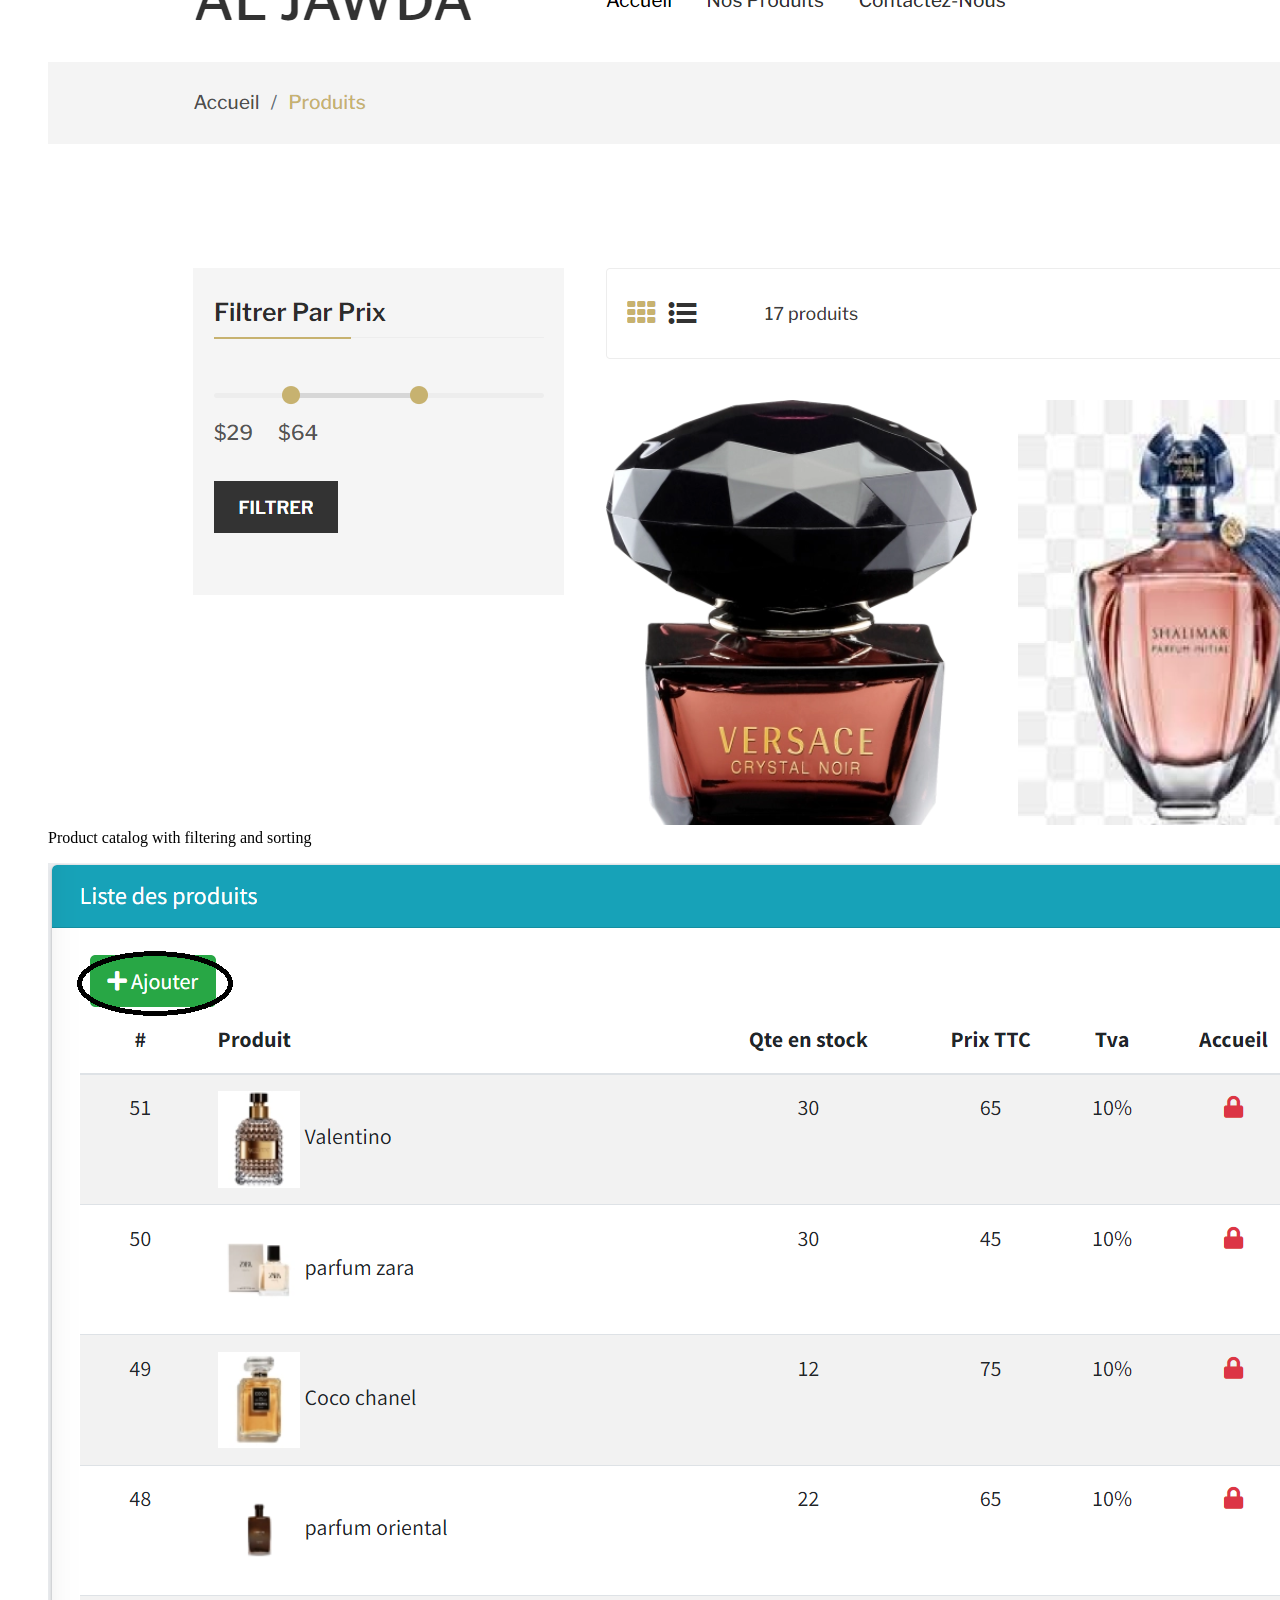
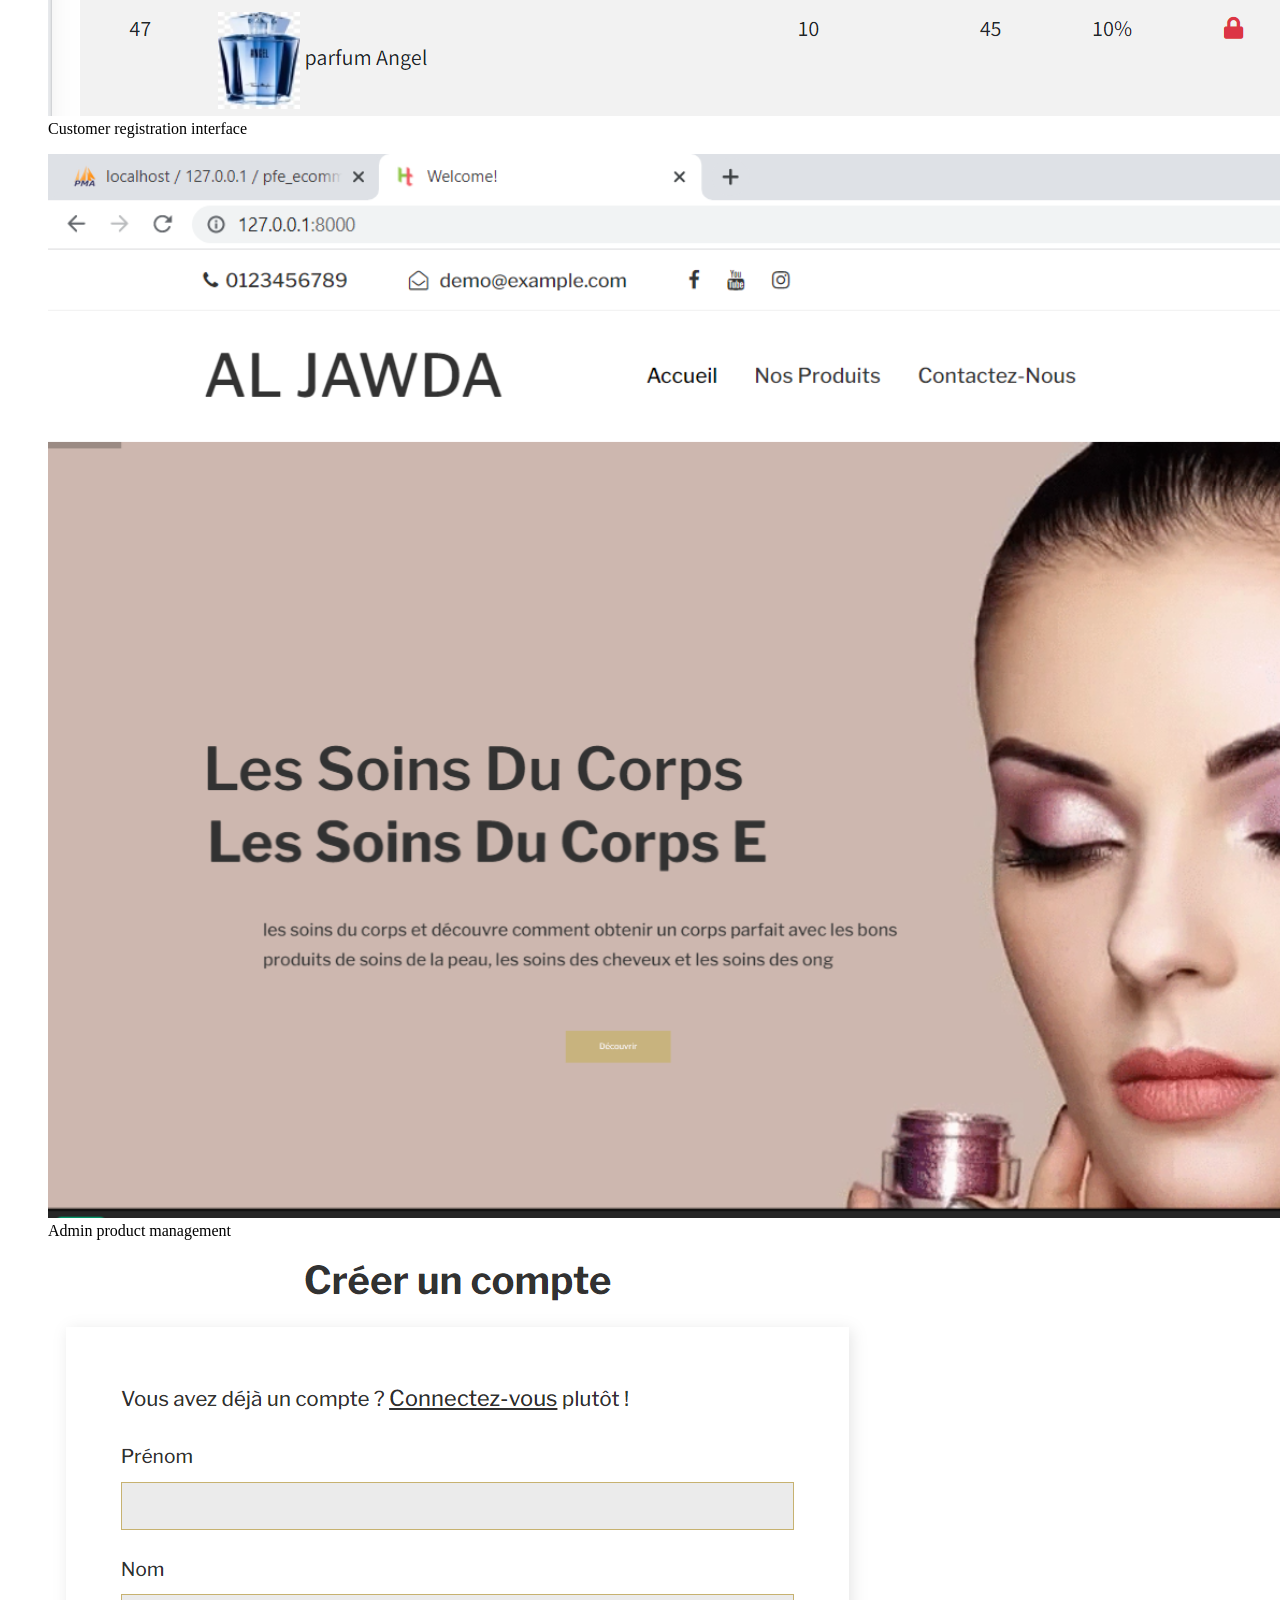
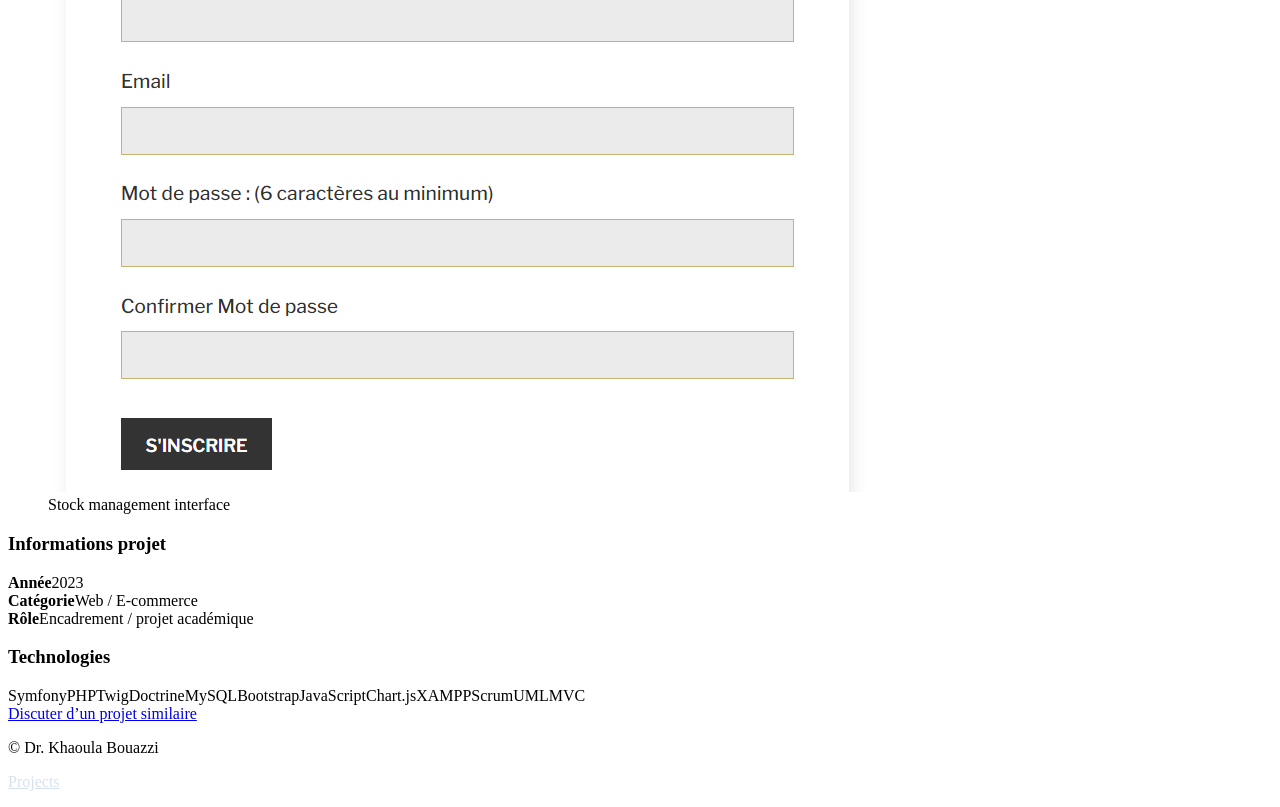
==== commit f4598f83: "Update al-jawda-ecommerce.html" ====
--- a/projects/al-jawda-ecommerce.html
+++ b/projects/al-jawda-ecommerce.html
@@ -1,3 +1,4 @@
-<!DOCTYPE html><html lang="fr"><head><meta charset="UTF-8"><meta name="viewport" content="width=device-width, initial-scale=1.0"><title>AL JAWDA — E-commerce de parfums | Khaoula Bouazzi</title><link rel="stylesheet" href="styles.css"></head><body><header class="site-header"><nav class="navbar container"><a href="../index.html#home" class="brand">K. Bouazzi<small>IT Consulting · Java · Data · AI</small></a><button class="menu-toggle" aria-label="Open menu">☰</button><div class="nav-links"><a href="../index.html#about" data-fr="À propos" data-en="About">À propos</a><a href="../index.html#services" data-fr="Services" data-en="Services">Services</a><a href="../index.html#projects" data-fr="Projets" data-en="Projects">Projets</a><a href="../index.html#teaching" data-fr="Enseignement" data-en="Teaching">Enseignement</a><a href="../index.html#research" data-fr="Recherche" data-en="Research">Recherche</a><a href="../index.html#publications" data-fr="Publications" data-en="Publications">Publications</a><a href="../index.html#contact" data-fr="Contact" data-en="Contact">Contact</a><button id="langToggle" class="lang-toggle" type="button">EN</button></div></nav></header>
+<!DOCTYPE html><html lang="fr"><head><meta charset="UTF-8"><meta name="viewport" content="width=device-width, initial-scale=1.0"><title>AL JAWDA — E-commerce de parfums | Khaoula Bouazzi</title><link rel="stylesheet" href="khaoulaBouazzi-Site
+/projects/styles.css"></head><body><header class="site-header"><nav class="navbar container"><a href="../index.html#home" class="brand">K. Bouazzi<small>IT Consulting · Java · Data · AI</small></a><button class="menu-toggle" aria-label="Open menu">☰</button><div class="nav-links"><a href="../index.html#about" data-fr="À propos" data-en="About">À propos</a><a href="../index.html#services" data-fr="Services" data-en="Services">Services</a><a href="../index.html#projects" data-fr="Projets" data-en="Projects">Projets</a><a href="../index.html#teaching" data-fr="Enseignement" data-en="Teaching">Enseignement</a><a href="../index.html#research" data-fr="Recherche" data-en="Research">Recherche</a><a href="../index.html#publications" data-fr="Publications" data-en="Publications">Publications</a><a href="../index.html#contact" data-fr="Contact" data-en="Contact">Contact</a><button id="langToggle" class="lang-toggle" type="button">EN</button></div></nav></header>
 <main><section class="project-hero"><div class="container"><div class="breadcrumb"><a href="../index.html#projects" data-fr="← Retour aux projets" data-en="← Back to projects">← Retour aux projets</a></div><span class="eyebrow">Web / E-commerce · 2023</span><h1 data-fr="AL JAWDA — E-commerce de parfums" data-en="AL JAWDA — Perfume e-commerce platform">AL JAWDA — E-commerce de parfums</h1><p data-fr="Plateforme e-commerce de vente en ligne de parfums orientaux, conçue avec Symfony pour gérer les produits, les comptes clients, le stock, les commandes, le panier, les factures et le tableau de bord administrateur." data-en="E-commerce platform for online perfume sales, built with Symfony to manage products, customer accounts, stock, orders, shopping cart, invoices and an admin dashboard.">Plateforme e-commerce de vente en ligne de parfums orientaux, conçue avec Symfony pour gérer les produits, les comptes clients, le stock, les commandes, le panier, les factures et le tableau de bord administrateur.</p></div></section>
 <section class="section"><div class="container project-page-grid"><div><article class="project-panel"><h2 data-fr="Objectif et périmètre" data-en="Goal and scope">Objectif et périmètre</h2><p data-fr="Plateforme e-commerce de vente en ligne de parfums orientaux, conçue avec Symfony pour gérer les produits, les comptes clients, le stock, les commandes, le panier, les factures et le tableau de bord administrateur." data-en="E-commerce platform for online perfume sales, built with Symfony to manage products, customer accounts, stock, orders, shopping cart, invoices and an admin dashboard.">Plateforme e-commerce de vente en ligne de parfums orientaux, conçue avec Symfony pour gérer les produits, les comptes clients, le stock, les commandes, le panier, les factures et le tableau de bord administrateur.</p></article><article class="project-panel"><h2 data-fr="Fonctionnalités clés" data-en="Key features">Fonctionnalités clés</h2><ul data-fr="&lt;li&gt;Catalogue produits avec recherche, tri et filtre par prix.&lt;/li&gt;&lt;li&gt;Back-office administrateur : ajout, modification, suppression et consultation des produits.&lt;/li&gt;&lt;li&gt;Gestion du stock avec historique des mouvements.&lt;/li&gt;&lt;li&gt;Gestion des comptes, panier, commandes, factures et tableaux de bord.&lt;/li&gt;&lt;li&gt;Méthodologie Scrum avec backlog produit, sprints et releases.&lt;/li&gt;" data-en="&lt;li&gt;Product catalog with search, sorting and price filtering.&lt;/li&gt;&lt;li&gt;Admin back-office: add, update, delete and view products.&lt;/li&gt;&lt;li&gt;Stock management with movement history.&lt;/li&gt;&lt;li&gt;Account, cart, order, invoice and dashboard management.&lt;/li&gt;&lt;li&gt;Scrum methodology with product backlog, sprints and releases.&lt;/li&gt;"><li>Catalogue produits avec recherche, tri et filtre par prix.</li><li>Back-office administrateur : ajout, modification, suppression et consultation des produits.</li><li>Gestion du stock avec historique des mouvements.</li><li>Gestion des comptes, panier, commandes, factures et tableaux de bord.</li><li>Méthodologie Scrum avec backlog produit, sprints et releases.</li></ul></article><article class="project-panel"><h2 data-fr="Captures et interfaces" data-en="Screenshots and interfaces">Captures et interfaces</h2><div class="gallery"><figure><img src="../assets/img/projects/al-jawda/al-jawda-home.png" alt="Homepage and customer navigation"><figcaption>Homepage and customer navigation</figcaption></figure><figure><img src="../assets/img/projects/al-jawda/al-jawda-products.png" alt="Product catalog with filtering and sorting"><figcaption>Product catalog with filtering and sorting</figcaption></figure><figure><img src="../assets/img/projects/al-jawda/al-jawda-register.png" alt="Customer registration interface"><figcaption>Customer registration interface</figcaption></figure><figure><img src="../assets/img/projects/al-jawda/al-jawda-admin.png" alt="Admin product management"><figcaption>Admin product management</figcaption></figure><figure><img src="../assets/img/projects/al-jawda/al-jawda-stock.png" alt="Stock management interface"><figcaption>Stock management interface</figcaption></figure></div></article></div><aside class="project-meta"><article class="project-panel"><h3 data-fr="Informations projet" data-en="Project information">Informations projet</h3><div class="meta-list"><div><strong>Année</strong><span>2023</span></div><div><strong>Catégorie</strong><span>Web / E-commerce</span></div><div><strong data-fr="Rôle" data-en="Role">Rôle</strong><span data-fr="Encadrement / projet académique" data-en="Supervision / academic project">Encadrement / projet académique</span></div></div></article><article class="project-panel"><h3>Technologies</h3><div class="tech-stack"><span>Symfony</span><span>PHP</span><span>Twig</span><span>Doctrine</span><span>MySQL</span><span>Bootstrap</span><span>JavaScript</span><span>Chart.js</span><span>XAMPP</span><span>Scrum</span><span>UML</span><span>MVC</span></div></article><a class="btn primary" href="../index.html#contact" data-fr="Discuter d’un projet similaire" data-en="Discuss a similar project">Discuter d’un projet similaire</a></aside></div></section></main><footer class="footer"><div class="container"><p>© <span id="year"></span> Dr. Khaoula Bouazzi</p><p><a style="color:#d7e2ef" href="../index.html#projects">Projects</a></p></div></footer><script src="../assets/js/script.js"></script></body></html>
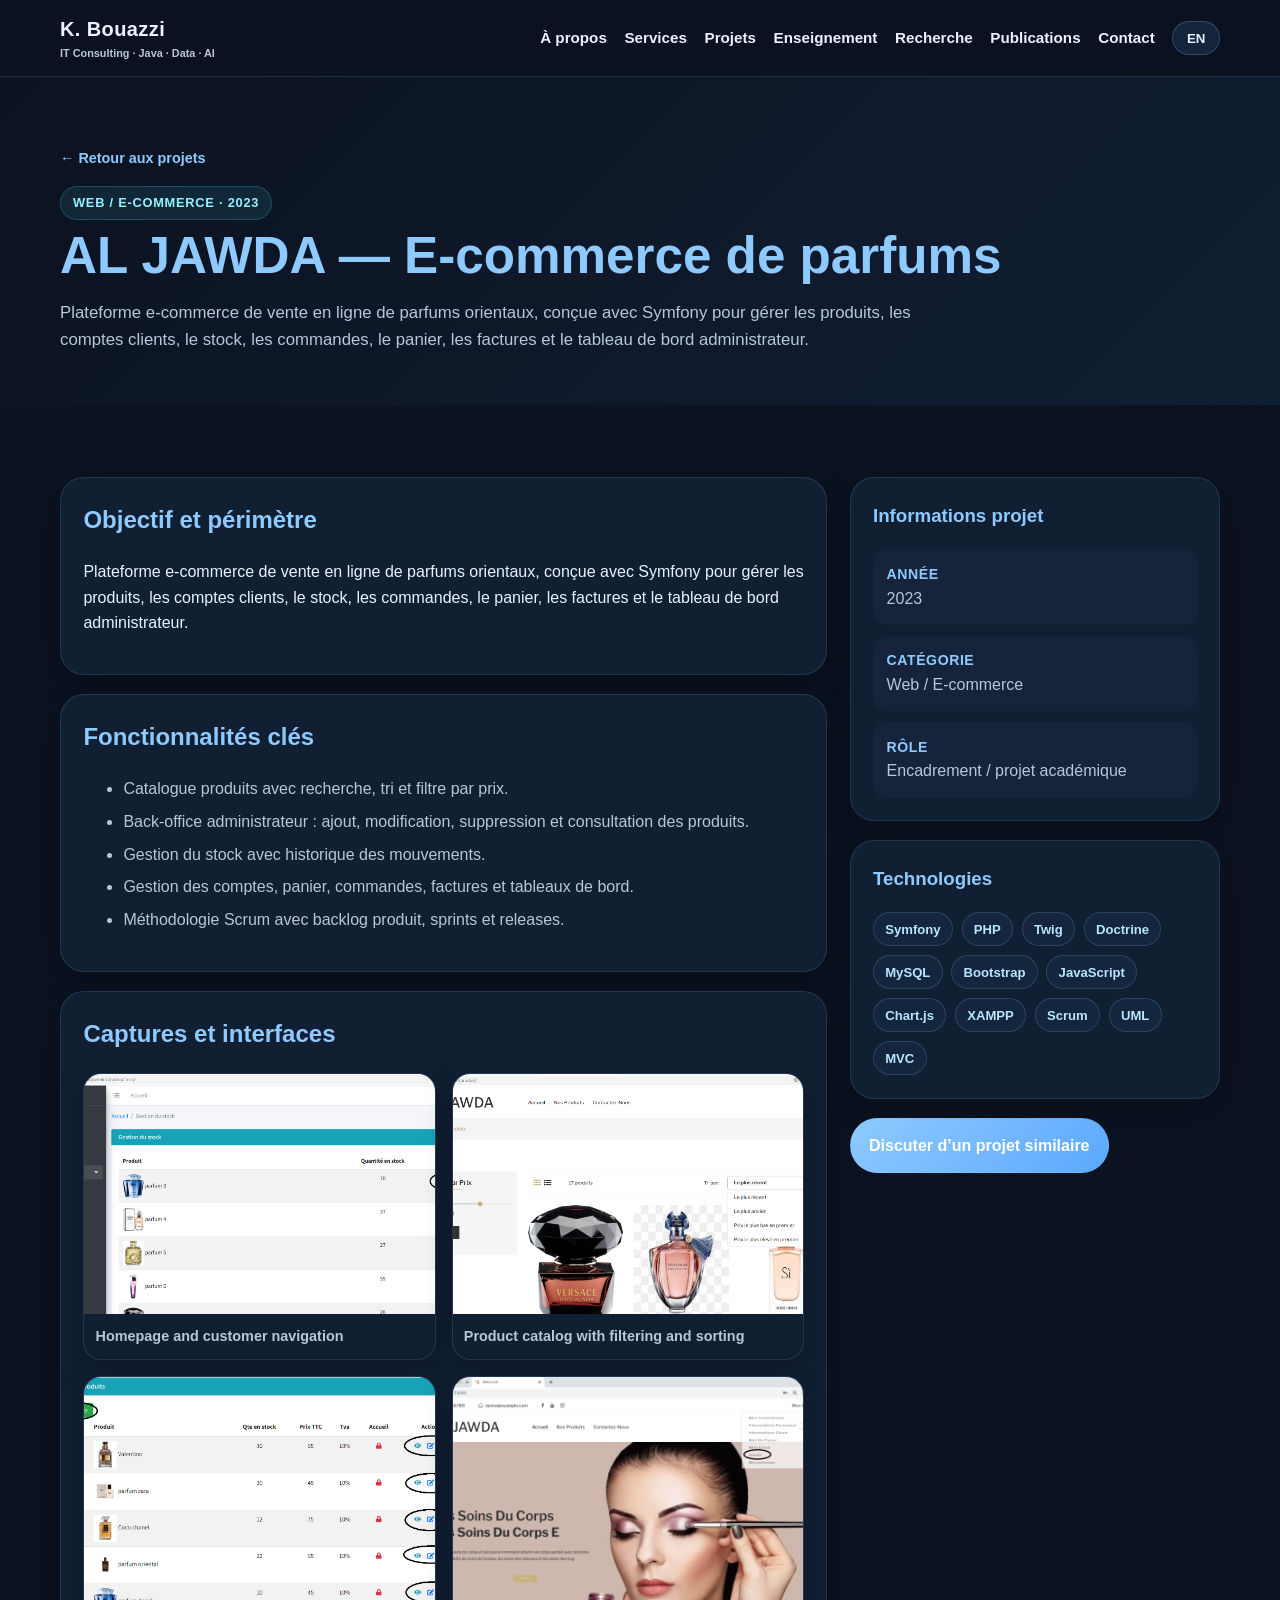
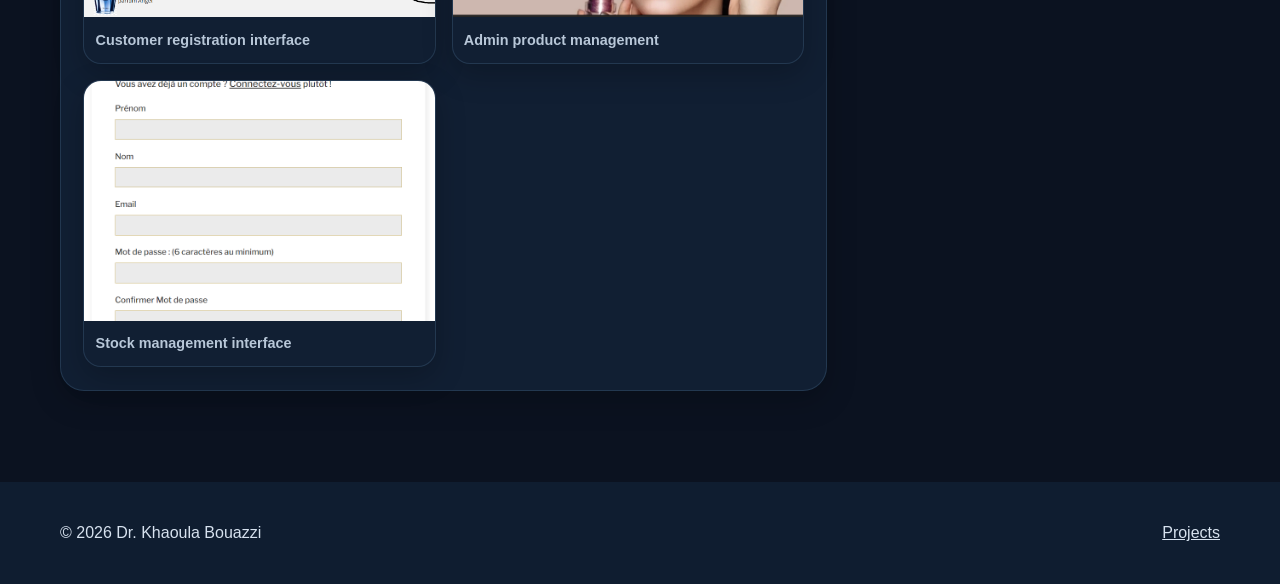
==== commit bf7118cc: "Update al-jawda-ecommerce.html" ====
--- a/projects/al-jawda-ecommerce.html
+++ b/projects/al-jawda-ecommerce.html
@@ -1,4 +1,10 @@
-<!DOCTYPE html><html lang="fr"><head><meta charset="UTF-8"><meta name="viewport" content="width=device-width, initial-scale=1.0"><title>AL JAWDA — E-commerce de parfums | Khaoula Bouazzi</title><link rel="stylesheet" href="khaoulaBouazzi-Site
-/projects/styles.css"></head><body><header class="site-header"><nav class="navbar container"><a href="../index.html#home" class="brand">K. Bouazzi<small>IT Consulting · Java · Data · AI</small></a><button class="menu-toggle" aria-label="Open menu">☰</button><div class="nav-links"><a href="../index.html#about" data-fr="À propos" data-en="About">À propos</a><a href="../index.html#services" data-fr="Services" data-en="Services">Services</a><a href="../index.html#projects" data-fr="Projets" data-en="Projects">Projets</a><a href="../index.html#teaching" data-fr="Enseignement" data-en="Teaching">Enseignement</a><a href="../index.html#research" data-fr="Recherche" data-en="Research">Recherche</a><a href="../index.html#publications" data-fr="Publications" data-en="Publications">Publications</a><a href="../index.html#contact" data-fr="Contact" data-en="Contact">Contact</a><button id="langToggle" class="lang-toggle" type="button">EN</button></div></nav></header>
-<main><section class="project-hero"><div class="container"><div class="breadcrumb"><a href="../index.html#projects" data-fr="← Retour aux projets" data-en="← Back to projects">← Retour aux projets</a></div><span class="eyebrow">Web / E-commerce · 2023</span><h1 data-fr="AL JAWDA — E-commerce de parfums" data-en="AL JAWDA — Perfume e-commerce platform">AL JAWDA — E-commerce de parfums</h1><p data-fr="Plateforme e-commerce de vente en ligne de parfums orientaux, conçue avec Symfony pour gérer les produits, les comptes clients, le stock, les commandes, le panier, les factures et le tableau de bord administrateur." data-en="E-commerce platform for online perfume sales, built with Symfony to manage products, customer accounts, stock, orders, shopping cart, invoices and an admin dashboard.">Plateforme e-commerce de vente en ligne de parfums orientaux, conçue avec Symfony pour gérer les produits, les comptes clients, le stock, les commandes, le panier, les factures et le tableau de bord administrateur.</p></div></section>
-<section class="section"><div class="container project-page-grid"><div><article class="project-panel"><h2 data-fr="Objectif et périmètre" data-en="Goal and scope">Objectif et périmètre</h2><p data-fr="Plateforme e-commerce de vente en ligne de parfums orientaux, conçue avec Symfony pour gérer les produits, les comptes clients, le stock, les commandes, le panier, les factures et le tableau de bord administrateur." data-en="E-commerce platform for online perfume sales, built with Symfony to manage products, customer accounts, stock, orders, shopping cart, invoices and an admin dashboard.">Plateforme e-commerce de vente en ligne de parfums orientaux, conçue avec Symfony pour gérer les produits, les comptes clients, le stock, les commandes, le panier, les factures et le tableau de bord administrateur.</p></article><article class="project-panel"><h2 data-fr="Fonctionnalités clés" data-en="Key features">Fonctionnalités clés</h2><ul data-fr="&lt;li&gt;Catalogue produits avec recherche, tri et filtre par prix.&lt;/li&gt;&lt;li&gt;Back-office administrateur : ajout, modification, suppression et consultation des produits.&lt;/li&gt;&lt;li&gt;Gestion du stock avec historique des mouvements.&lt;/li&gt;&lt;li&gt;Gestion des comptes, panier, commandes, factures et tableaux de bord.&lt;/li&gt;&lt;li&gt;Méthodologie Scrum avec backlog produit, sprints et releases.&lt;/li&gt;" data-en="&lt;li&gt;Product catalog with search, sorting and price filtering.&lt;/li&gt;&lt;li&gt;Admin back-office: add, update, delete and view products.&lt;/li&gt;&lt;li&gt;Stock management with movement history.&lt;/li&gt;&lt;li&gt;Account, cart, order, invoice and dashboard management.&lt;/li&gt;&lt;li&gt;Scrum methodology with product backlog, sprints and releases.&lt;/li&gt;"><li>Catalogue produits avec recherche, tri et filtre par prix.</li><li>Back-office administrateur : ajout, modification, suppression et consultation des produits.</li><li>Gestion du stock avec historique des mouvements.</li><li>Gestion des comptes, panier, commandes, factures et tableaux de bord.</li><li>Méthodologie Scrum avec backlog produit, sprints et releases.</li></ul></article><article class="project-panel"><h2 data-fr="Captures et interfaces" data-en="Screenshots and interfaces">Captures et interfaces</h2><div class="gallery"><figure><img src="../assets/img/projects/al-jawda/al-jawda-home.png" alt="Homepage and customer navigation"><figcaption>Homepage and customer navigation</figcaption></figure><figure><img src="../assets/img/projects/al-jawda/al-jawda-products.png" alt="Product catalog with filtering and sorting"><figcaption>Product catalog with filtering and sorting</figcaption></figure><figure><img src="../assets/img/projects/al-jawda/al-jawda-register.png" alt="Customer registration interface"><figcaption>Customer registration interface</figcaption></figure><figure><img src="../assets/img/projects/al-jawda/al-jawda-admin.png" alt="Admin product management"><figcaption>Admin product management</figcaption></figure><figure><img src="../assets/img/projects/al-jawda/al-jawda-stock.png" alt="Stock management interface"><figcaption>Stock management interface</figcaption></figure></div></article></div><aside class="project-meta"><article class="project-panel"><h3 data-fr="Informations projet" data-en="Project information">Informations projet</h3><div class="meta-list"><div><strong>Année</strong><span>2023</span></div><div><strong>Catégorie</strong><span>Web / E-commerce</span></div><div><strong data-fr="Rôle" data-en="Role">Rôle</strong><span data-fr="Encadrement / projet académique" data-en="Supervision / academic project">Encadrement / projet académique</span></div></div></article><article class="project-panel"><h3>Technologies</h3><div class="tech-stack"><span>Symfony</span><span>PHP</span><span>Twig</span><span>Doctrine</span><span>MySQL</span><span>Bootstrap</span><span>JavaScript</span><span>Chart.js</span><span>XAMPP</span><span>Scrum</span><span>UML</span><span>MVC</span></div></article><a class="btn primary" href="../index.html#contact" data-fr="Discuter d’un projet similaire" data-en="Discuss a similar project">Discuter d’un projet similaire</a></aside></div></section></main><footer class="footer"><div class="container"><p>© <span id="year"></span> Dr. Khaoula Bouazzi</p><p><a style="color:#d7e2ef" href="../index.html#projects">Projects</a></p></div></footer><script src="../assets/js/script.js"></script></body></html>
+<!DOCTYPE html><html lang="fr"><head><meta charset="UTF-8"><meta name="viewport" content="width=device-width, initial-scale=1.0"><title>AL JAWDA — E-commerce de parfums | Khaoula Bouazzi</title>
+  <link rel="stylesheet" href="styles.css">
+</head>
+<body><header class="site-header"><nav class="navbar container">
+<a href="../index.html#home" class="brand">K. Bouazzi<small>IT Consulting · Java · Data · AI</small></a><button class="menu-toggle" aria-label="Open menu">☰</button><div class="nav-links"><a href="../index.html#about" data-fr="À propos" data-en="About">À propos</a><a href="../index.html#services" data-fr="Services" data-en="Services">Services</a><a href="../index.html#projects" data-fr="Projets" data-en="Projects">Projets</a><a href="../index.html#teaching" data-fr="Enseignement" data-en="Teaching">Enseignement</a><a href="../index.html#research" data-fr="Recherche" data-en="Research">Recherche</a><a href="../index.html#publications" data-fr="Publications" data-en="Publications">Publications</a><a href="../index.html#contact" data-fr="Contact" data-en="Contact">Contact</a><button id="langToggle" class="lang-toggle" type="button">EN</button></div></nav></header>
+<main><section class="project-hero"><div class="container"><div class="breadcrumb">
+<a href="../index.html#projects" data-fr="← Retour aux projets" data-en="← Back to projects">← Retour aux projets</a></div><span class="eyebrow">Web / E-commerce · 2023</span><h1 data-fr="AL JAWDA — E-commerce de parfums" data-en="AL JAWDA — Perfume e-commerce platform">AL JAWDA — E-commerce de parfums</h1><p data-fr="Plateforme e-commerce de vente en ligne de parfums orientaux, conçue avec Symfony pour gérer les produits, les comptes clients, le stock, les commandes, le panier, les factures et le tableau de bord administrateur." data-en="E-commerce platform for online perfume sales, built with Symfony to manage products, customer accounts, stock, orders, shopping cart, invoices and an admin dashboard.">Plateforme e-commerce de vente en ligne de parfums orientaux, conçue avec Symfony pour gérer les produits, les comptes clients, le stock, les commandes, le panier, les factures et le tableau de bord administrateur.</p></div></section>
+<section class="section"><div class="container project-page-grid"><div><article class="project-panel"><h2 data-fr="Objectif et périmètre" data-en="Goal and scope">Objectif et périmètre</h2><p data-fr="Plateforme e-commerce de vente en ligne de parfums orientaux, conçue avec Symfony pour gérer les produits, les comptes clients, le stock, les commandes, le panier, les factures et le tableau de bord administrateur." data-en="E-commerce platform for online perfume sales, built with Symfony to manage products, customer accounts, stock, orders, shopping cart, invoices and an admin dashboard.">Plateforme e-commerce de vente en ligne de parfums orientaux, conçue avec Symfony pour gérer les produits, les comptes clients, le stock, les commandes, le panier, les factures et le tableau de bord administrateur.</p></article><article class="project-panel"><h2 data-fr="Fonctionnalités clés" data-en="Key features">Fonctionnalités clés</h2><ul data-fr="&lt;li&gt;Catalogue produits avec recherche, tri et filtre par prix.&lt;/li&gt;&lt;li&gt;Back-office administrateur : ajout, modification, suppression et consultation des produits.&lt;/li&gt;&lt;li&gt;Gestion du stock avec historique des mouvements.&lt;/li&gt;&lt;li&gt;Gestion des comptes, panier, commandes, factures et tableaux de bord.&lt;/li&gt;&lt;li&gt;Méthodologie Scrum avec backlog produit, sprints et releases.&lt;/li&gt;" data-en="&lt;li&gt;Product catalog with search, sorting and price filtering.&lt;/li&gt;&lt;li&gt;Admin back-office: add, update, delete and view products.&lt;/li&gt;&lt;li&gt;Stock management with movement history.&lt;/li&gt;&lt;li&gt;Account, cart, order, invoice and dashboard management.&lt;/li&gt;&lt;li&gt;Scrum methodology with product backlog, sprints and releases.&lt;/li&gt;"><li>Catalogue produits avec recherche, tri et filtre par prix.</li><li>Back-office administrateur : ajout, modification, suppression et consultation des produits.</li><li>Gestion du stock avec historique des mouvements.</li><li>Gestion des comptes, panier, commandes, factures et tableaux de bord.</li><li>Méthodologie Scrum avec backlog produit, sprints et releases.</li></ul></article><article class="project-panel"><h2 data-fr="Captures et interfaces" data-en="Screenshots and interfaces">Captures et interfaces</h2><div class="gallery"><figure><img src="../assets/img/projects/al-jawda/al-jawda-home.png" alt="Homepage and customer navigation"><figcaption>Homepage and customer navigation</figcaption></figure><figure><img src="../assets/img/projects/al-jawda/al-jawda-products.png" alt="Product catalog with filtering and sorting"><figcaption>Product catalog with filtering and sorting</figcaption></figure><figure><img src="../assets/img/projects/al-jawda/al-jawda-register.png" alt="Customer registration interface"><figcaption>Customer registration interface</figcaption></figure><figure><img src="../assets/img/projects/al-jawda/al-jawda-admin.png" alt="Admin product management"><figcaption>Admin product management</figcaption></figure><figure><img src="../assets/img/projects/al-jawda/al-jawda-stock.png" alt="Stock management interface"><figcaption>Stock management interface</figcaption></figure></div></article></div><aside class="project-meta"><article class="project-panel"><h3 data-fr="Informations projet" data-en="Project information">Informations projet</h3><div class="meta-list"><div><strong>Année</strong><span>2023</span></div><div><strong>Catégorie</strong><span>Web / E-commerce</span></div><div><strong data-fr="Rôle" data-en="Role">Rôle</strong><span data-fr="Encadrement / projet académique" data-en="Supervision / academic project">Encadrement / projet académique</span></div></div></article><article class="project-panel"><h3>Technologies</h3><div class="tech-stack"><span>Symfony</span><span>PHP</span><span>Twig</span><span>Doctrine</span><span>MySQL</span><span>Bootstrap</span><span>JavaScript</span><span>Chart.js</span><span>XAMPP</span><span>Scrum</span><span>UML</span><span>MVC</span></div></article><a class="btn primary" href="../index.html#contact" data-fr="Discuter d’un projet similaire" data-en="Discuss a similar project">Discuter d’un projet similaire</a></aside></div></section></main><footer class="footer"><div class="container"><p>© <span id="year"></span> Dr. Khaoula Bouazzi</p><p><a style="color:#d7e2ef" href="../index.html#projects">Projects</a></p></div></footer>
+  <script src="script.js"></script>
+</body></html>
--- a/projects/styles.css
+++ b/projects/styles.css
@@ -0,0 +1,58 @@
+
+:root{
+  --primary:#1f4e79;
+  --secondary:#2e75b6;
+  --accent:#0b7285;
+  --gold:#c9ad5d;
+  --ink:#142033;
+  --muted:#5d6b7a;
+  --soft:#eef6fb;
+  --soft2:#f7f9fc;
+  --white:#fff;
+  --shadow:0 18px 45px rgba(31,78,121,.12);
+  --radius:24px;
+}
+*{box-sizing:border-box}html{scroll-behavior:smooth}body{margin:0;font-family:Inter,Segoe UI,Roboto,Arial,sans-serif;color:var(--ink);background:var(--white);line-height:1.6}.container{width:min(1160px,92%);margin:auto}.site-header{position:sticky;top:0;z-index:50;background:rgba(255,255,255,.94);backdrop-filter:blur(14px);border-bottom:1px solid rgba(31,78,121,.1)}.navbar{height:76px;display:flex;align-items:center;justify-content:space-between;gap:1rem}.brand{font-size:1.25rem;font-weight:800;color:var(--primary);text-decoration:none;letter-spacing:.02em}.brand small{display:block;font-size:.68rem;color:var(--muted);font-weight:600;letter-spacing:0}.nav-links{display:flex;align-items:center;gap:1.1rem}.nav-links a{font-weight:700;color:#29384a;text-decoration:none;font-size:.95rem}.nav-links a:hover{color:var(--primary)}.lang-toggle,.menu-toggle{border:1px solid rgba(31,78,121,.2);background:var(--soft);color:var(--primary);border-radius:999px;padding:.55rem .85rem;font-weight:800;cursor:pointer}.menu-toggle{display:none}.hero{padding:80px 0 55px;background:radial-gradient(circle at top right,#eaf6fb,transparent 38%),linear-gradient(135deg,#ffffff,#f6fbff)}.hero-grid{display:grid;grid-template-columns:1.35fr .75fr;gap:2rem;align-items:center}.eyebrow,.section-tag{display:inline-flex;align-items:center;gap:.5rem;background:rgba(11,114,133,.09);color:var(--accent);font-weight:800;border:1px solid rgba(11,114,133,.15);padding:.35rem .75rem;border-radius:999px;font-size:.8rem;text-transform:uppercase;letter-spacing:.06em}.hero h1{font-size:clamp(2.35rem,5vw,4.8rem);line-height:1;margin:1rem 0 .6rem;color:var(--primary)}.hero h2{font-size:clamp(1.05rem,2.2vw,1.55rem);color:#25384f;margin:0 0 1rem}.hero p{font-size:1.08rem;color:var(--muted);max-width:820px}.hero-actions,.contact-actions{display:flex;flex-wrap:wrap;gap:.8rem;margin-top:1.5rem}.btn{display:inline-flex;align-items:center;justify-content:center;gap:.55rem;border-radius:999px;padding:.85rem 1.15rem;text-decoration:none;font-weight:800;border:1px solid transparent;transition:.2s ease}.btn.primary{background:linear-gradient(135deg,var(--primary),var(--secondary));color:white}.btn.secondary{background:white;color:var(--primary);border-color:rgba(31,78,121,.22)}.btn.ghost{background:rgba(201,173,93,.12);color:#8b6b16;border-color:rgba(201,173,93,.35)}.btn:hover{transform:translateY(-2px);box-shadow:var(--shadow)}.hero-card{background:white;border:1px solid rgba(31,78,121,.12);border-radius:var(--radius);padding:1.5rem;box-shadow:var(--shadow)}.profile-circle{width:94px;height:94px;border-radius:50%;display:grid;place-items:center;background:linear-gradient(135deg,var(--primary),var(--accent));color:white;font-size:2rem;font-weight:900;margin-bottom:1rem}.stats{display:grid;grid-template-columns:repeat(3,1fr);gap:.8rem;margin-top:1.2rem}.stats div{background:var(--soft2);border-radius:18px;padding:.85rem;text-align:center}.stats strong{display:block;color:var(--primary);font-size:1.25rem}.stats span{font-size:.8rem;color:var(--muted);font-weight:700}.section{padding:72px 0}.section.light{background:var(--soft2)}.section-header{max-width:860px;margin-bottom:2rem}.section-header h2,.two-col h2{font-size:clamp(1.65rem,3vw,2.55rem);line-height:1.15;margin:.85rem 0 .7rem;color:var(--primary)}.section-header p{color:var(--muted);font-size:1.02rem}.two-col{display:grid;grid-template-columns:.8fr 1.2fr;gap:2rem;align-items:start}.chips,.tech-stack{display:flex;flex-wrap:wrap;gap:.55rem}.chips span,.tech-stack span,.mini-tag{display:inline-flex;background:#eaf3f8;color:var(--primary);border:1px solid rgba(31,78,121,.15);border-radius:999px;padding:.35rem .7rem;font-weight:800;font-size:.82rem}.services-grid,.projects-grid,.research-grid{display:grid;grid-template-columns:repeat(3,minmax(0,1fr));gap:1.15rem}.service-card,.project-card,.research-card,.supervision-card,.info-card{background:white;border:1px solid rgba(31,78,121,.12);border-radius:22px;padding:1.25rem;box-shadow:0 10px 30px rgba(31,78,121,.08)}.service-card h3,.project-card h3,.research-card h3,.supervision-card h3{color:var(--primary);margin:.25rem 0 .55rem}.service-card p,.project-card p,.research-card p,.supervision-card p{color:var(--muted)}.project-card{padding:0;overflow:hidden;display:flex;flex-direction:column}.project-card img{width:100%;height:190px;object-fit:cover;background:#eaf3f8}.project-body{padding:1.1rem}.project-category{font-size:.76rem;font-weight:900;color:var(--accent);text-transform:uppercase;letter-spacing:.06em}.project-body ul{padding-left:1.1rem;margin:.65rem 0;color:var(--muted)}.project-link{display:inline-flex;margin-top:.8rem;color:var(--primary);font-weight:900;text-decoration:none}.project-link:hover{text-decoration:underline}.timeline{display:grid;gap:.9rem}.timeline div{border-left:4px solid var(--secondary);padding:.8rem 1rem;background:white;border-radius:12px;box-shadow:0 8px 20px rgba(31,78,121,.06)}.timeline strong{color:var(--primary);display:block}.accordion-list{display:grid;gap:.8rem}.accordion-list details{background:white;border:1px solid rgba(31,78,121,.14);border-radius:18px;padding:1rem 1.1rem;box-shadow:0 8px 22px rgba(31,78,121,.06)}.accordion-list summary{cursor:pointer;color:var(--primary);font-weight:900}.accordion-list li{margin:.35rem 0;color:var(--muted)}.publication-list{display:grid;gap:.85rem}.publication-list article{display:grid;grid-template-columns:82px 1fr;gap:1rem;background:white;border:1px solid rgba(31,78,121,.12);border-radius:18px;padding:1rem;box-shadow:0 8px 22px rgba(31,78,121,.06)}.publication-list span{font-weight:900;color:var(--gold);font-size:1.05rem}.publication-list p{margin:0;color:#26384e}.publication-list a{color:var(--primary);font-weight:800}.contact-section{background:linear-gradient(135deg,#12263f,#1f4e79);color:white}.contact-card{background:rgba(255,255,255,.08);border:1px solid rgba(255,255,255,.18);border-radius:var(--radius);padding:2rem}.contact-card h2{font-size:2.2rem;margin:.7rem 0}.contact-card p{color:#e7eef8}.footer{padding:1.4rem 0;background:#0f1d30;color:#d7e2ef}.footer .container{display:flex;justify-content:space-between;gap:1rem;flex-wrap:wrap}.project-hero{padding:70px 0 35px;background:linear-gradient(135deg,#f4fbff,#fff)}.breadcrumb{font-size:.9rem;color:var(--muted);margin-bottom:1rem}.breadcrumb a{color:var(--primary);font-weight:800;text-decoration:none}.project-hero h1{font-size:clamp(2rem,4vw,3.7rem);line-height:1.08;color:var(--primary);margin:.5rem 0}.project-hero p{font-size:1.05rem;color:var(--muted);max-width:900px}.project-page-grid{display:grid;grid-template-columns:1.45fr .7fr;gap:1.4rem;align-items:start}.project-panel{background:white;border:1px solid rgba(31,78,121,.12);border-radius:24px;padding:1.4rem;box-shadow:var(--shadow);margin-bottom:1.2rem}.project-panel h2,.project-panel h3{color:var(--primary);margin-top:0}.project-panel li{margin:.45rem 0;color:var(--muted)}.gallery{display:grid;grid-template-columns:repeat(2,minmax(0,1fr));gap:1rem}.gallery figure{margin:0;background:white;border:1px solid rgba(31,78,121,.12);border-radius:18px;overflow:hidden;box-shadow:0 10px 24px rgba(31,78,121,.08)}.gallery img{width:100%;height:240px;object-fit:cover;display:block}.gallery figcaption{padding:.7rem;font-size:.9rem;color:var(--muted);font-weight:700}.project-meta{position:sticky;top:95px}.meta-list{display:grid;gap:.7rem}.meta-list div{background:var(--soft2);border-radius:14px;padding:.85rem}.meta-list strong{display:block;color:var(--primary);font-size:.88rem;text-transform:uppercase;letter-spacing:.04em}.meta-list span{color:var(--muted)}.placeholder{height:220px;display:grid;place-items:center;background:linear-gradient(135deg,#eaf3f8,#fff);border:1px dashed rgba(31,78,121,.4);border-radius:16px;text-align:center;padding:1rem;color:var(--muted);font-weight:800}.notice{background:#fff7df;border:1px solid #ead59a;color:#6a4d00;border-radius:16px;padding:1rem}.cta-strip{display:flex;gap:.7rem;flex-wrap:wrap;margin-top:1rem}@media(max-width:980px){.hero-grid,.two-col,.project-page-grid{grid-template-columns:1fr}.services-grid,.projects-grid,.research-grid{grid-template-columns:repeat(2,minmax(0,1fr))}.project-meta{position:static}.gallery{grid-template-columns:1fr}.menu-toggle{display:inline-flex}.nav-links{display:none;position:absolute;left:4%;right:4%;top:76px;background:white;border:1px solid rgba(31,78,121,.14);border-radius:18px;padding:1rem;box-shadow:var(--shadow);flex-direction:column;align-items:flex-start}.nav-links.open{display:flex}}@media(max-width:640px){.services-grid,.projects-grid,.research-grid,.stats{grid-template-columns:1fr}.publication-list article{grid-template-columns:1fr}.hero-actions .btn,.contact-actions .btn{width:100%}.footer .container{display:block}.navbar{height:70px}.nav-links{top:70px}}
+
+
+/* === Extended teaching / research collaboration section === */
+.split-card{display:grid;gap:1.4rem}.teaching-kpis{display:grid;grid-template-columns:repeat(5,minmax(0,1fr));gap:.85rem;margin:1rem 0 1.2rem}.teaching-kpis article{background:linear-gradient(135deg,#ffffff,#f3f9fd);border:1px solid rgba(31,78,121,.12);border-radius:18px;padding:1rem;text-align:center;box-shadow:0 8px 22px rgba(31,78,121,.06)}.teaching-kpis strong{display:block;color:var(--primary);font-size:1.7rem;line-height:1}.teaching-kpis span{color:var(--muted);font-size:.84rem;font-weight:800}.course-domain-grid{display:grid;grid-template-columns:repeat(3,minmax(0,1fr));gap:1rem;margin:1rem 0 1.4rem}.course-domain-grid article{background:#fff;border:1px solid rgba(31,78,121,.12);border-radius:18px;padding:1rem;box-shadow:0 8px 22px rgba(31,78,121,.06)}.course-domain-grid h3{margin:.1rem 0 .35rem;color:var(--primary);font-size:1rem}.course-domain-grid p{margin:0;color:var(--muted);font-weight:650}.details-body{padding-top:.8rem}.teaching-details ul{margin:.4rem 0 0;padding-left:1.2rem}.teaching-details li{margin:.45rem 0}.research-collab-grid{display:grid;grid-template-columns:repeat(2,minmax(0,1fr));gap:1rem;margin-top:.5rem}.research-collab-grid article{background:var(--soft2);border:1px solid rgba(31,78,121,.10);border-radius:16px;padding:1rem}.research-collab-grid h4{margin:0 0 .45rem;color:var(--primary)}
+@media(max-width:980px){.teaching-kpis{grid-template-columns:repeat(2,minmax(0,1fr))}.course-domain-grid,.research-collab-grid{grid-template-columns:1fr}}@media(max-width:640px){.teaching-kpis{grid-template-columns:1fr}}
+
+
+/* === Dark background update + requested summary table === */
+:root{
+  --primary:#8ecaff;
+  --secondary:#5ca8ff;
+  --accent:#44d3e6;
+  --gold:#f2d47a;
+  --ink:#eaf2ff;
+  --muted:#b8c7d8;
+  --soft:#15243a;
+  --soft2:#101b2c;
+  --white:#0b1220;
+  --shadow:0 18px 45px rgba(0,0,0,.36);
+}
+body{background:#0b1220;color:var(--ink)}
+.site-header{background:rgba(11,18,32,.94);border-bottom:1px solid rgba(142,202,255,.16)}
+.brand,.nav-links a{color:#eaf2ff}.brand small{color:#b8c7d8}.nav-links a:hover{color:var(--primary)}
+.lang-toggle,.menu-toggle{background:#14243a;color:#eaf2ff;border-color:rgba(142,202,255,.24)}
+.hero{background:radial-gradient(circle at top right,rgba(68,211,230,.18),transparent 36%),linear-gradient(135deg,#0b1220,#111f33)}
+.hero h1,.hero h2,.section-header h2,.two-col h2,.service-card h3,.project-card h3,.research-card h3,.supervision-card h3,.accordion-list summary,.research-collab-grid h4,.project-link{color:var(--primary)}
+.hero p,.section-header p,.service-card p,.project-card p,.research-card p,.supervision-card p,.accordion-list li,.course-domain-grid p,.publication-list p,.project-hero p,.project-panel li,.meta-list span{color:var(--muted)}
+.section.light{background:#101b2c}
+.service-card,.project-card,.research-card,.supervision-card,.info-card,.hero-card,.accordion-list details,.publication-list article,.course-domain-grid article,.timeline div,.project-panel,.gallery figure{background:#111f33;border-color:rgba(142,202,255,.14);box-shadow:0 10px 30px rgba(0,0,0,.22)}
+.stats div,.meta-list div,.research-collab-grid article{background:#15243a}
+.btn.secondary{background:#14243a;color:#eaf2ff;border-color:rgba(142,202,255,.22)}
+.btn.ghost{background:rgba(242,212,122,.12);color:#f2d47a;border-color:rgba(242,212,122,.3)}
+.chips span,.tech-stack span,.mini-tag{background:#13263d;color:#b9e5ff;border-color:rgba(142,202,255,.18)}
+.eyebrow,.section-tag{background:rgba(68,211,230,.10);color:#92f0ff;border-color:rgba(68,211,230,.22)}
+.project-card img{background:#15243a}.project-hero{background:linear-gradient(135deg,#0b1220,#111f33)}
+.breadcrumb,.gallery figcaption,.placeholder{color:var(--muted)}.placeholder{background:linear-gradient(135deg,#111f33,#0b1220);border-color:rgba(142,202,255,.32)}
+@media(max-width:980px){.nav-links{background:#111f33;border-color:rgba(142,202,255,.18)}}
+.summary-table-wrap{overflow-x:auto;background:#111f33;border:1px solid rgba(142,202,255,.14);border-radius:22px;box-shadow:0 10px 30px rgba(0,0,0,.22)}
+.summary-table{width:100%;border-collapse:collapse;min-width:820px}
+.summary-table th,.summary-table td{padding:1rem;text-align:left;vertical-align:top;border-bottom:1px solid rgba(142,202,255,.12)}
+.summary-table th{color:var(--primary);font-size:.9rem;text-transform:uppercase;letter-spacing:.04em;background:#15243a}
+.summary-table td{color:var(--muted);font-weight:650}.summary-table td strong{color:#eaf2ff}
+.summary-table tr:last-child td{border-bottom:0}
